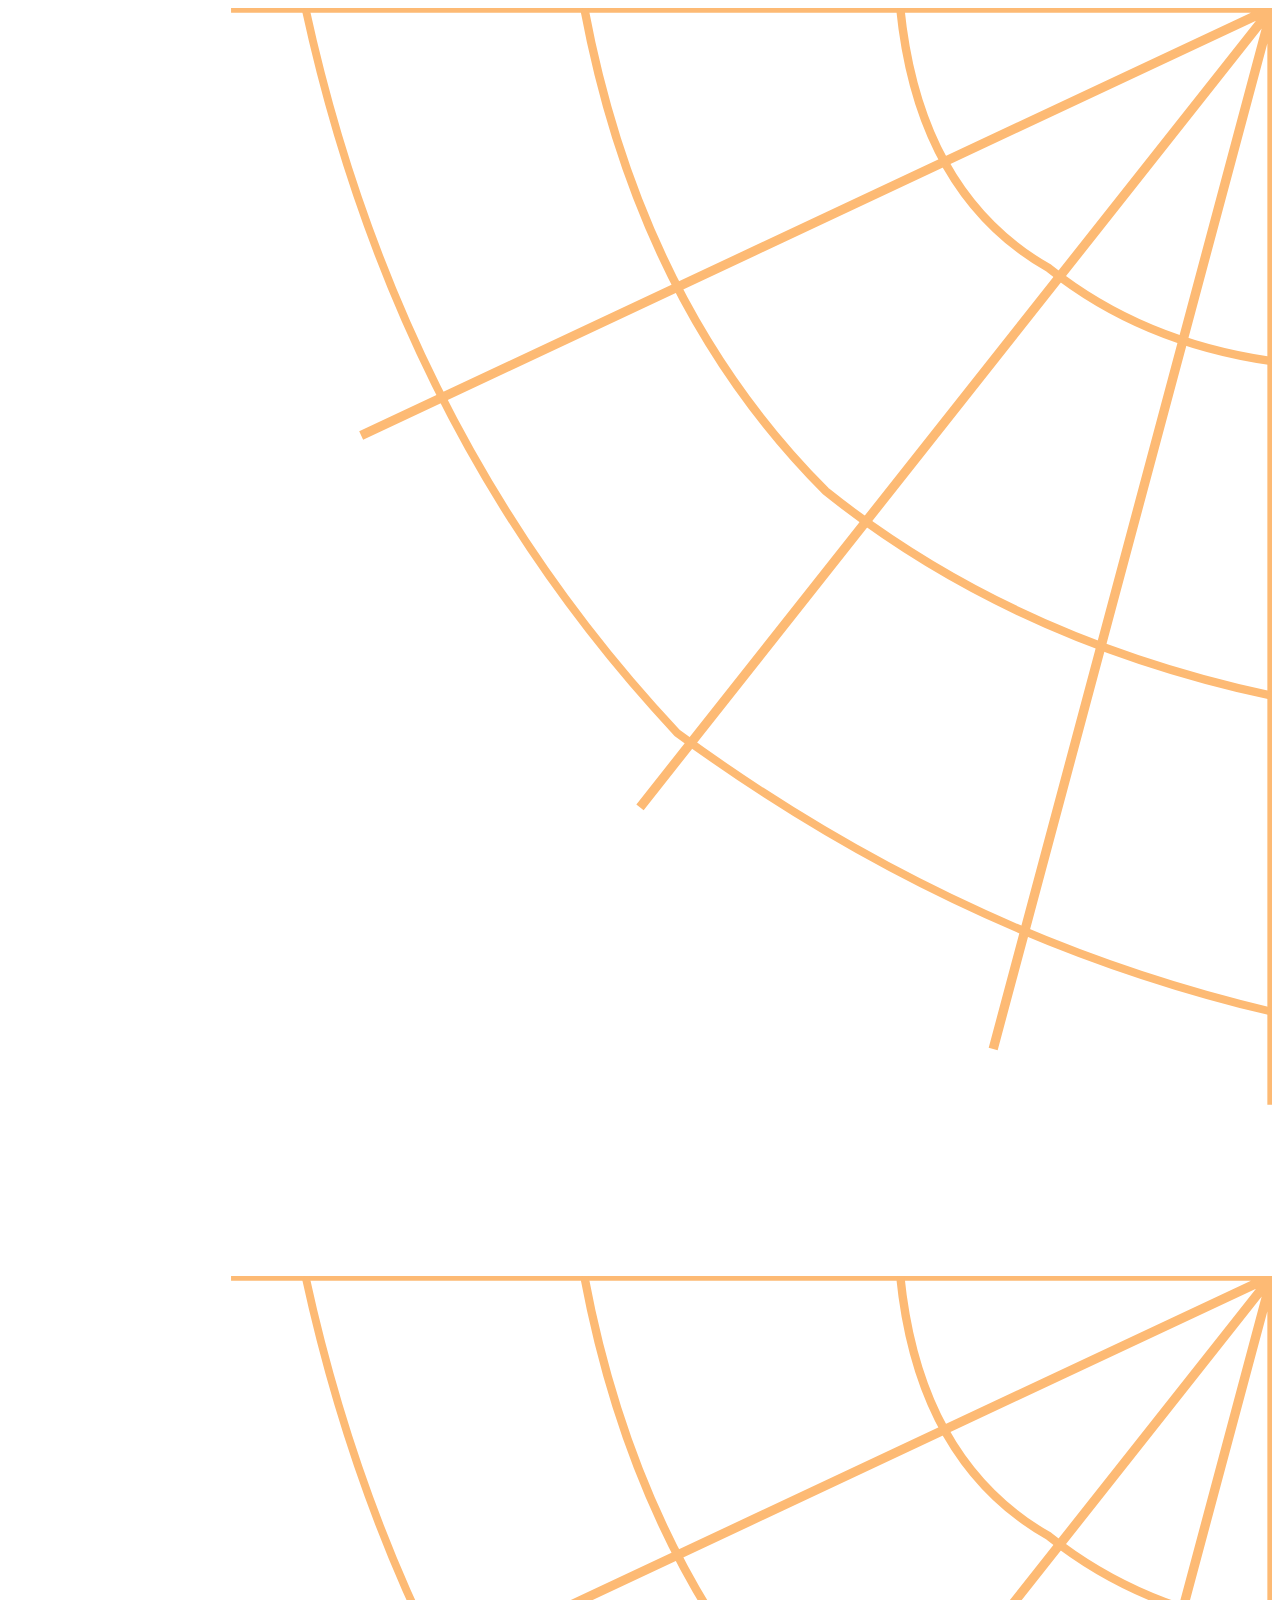
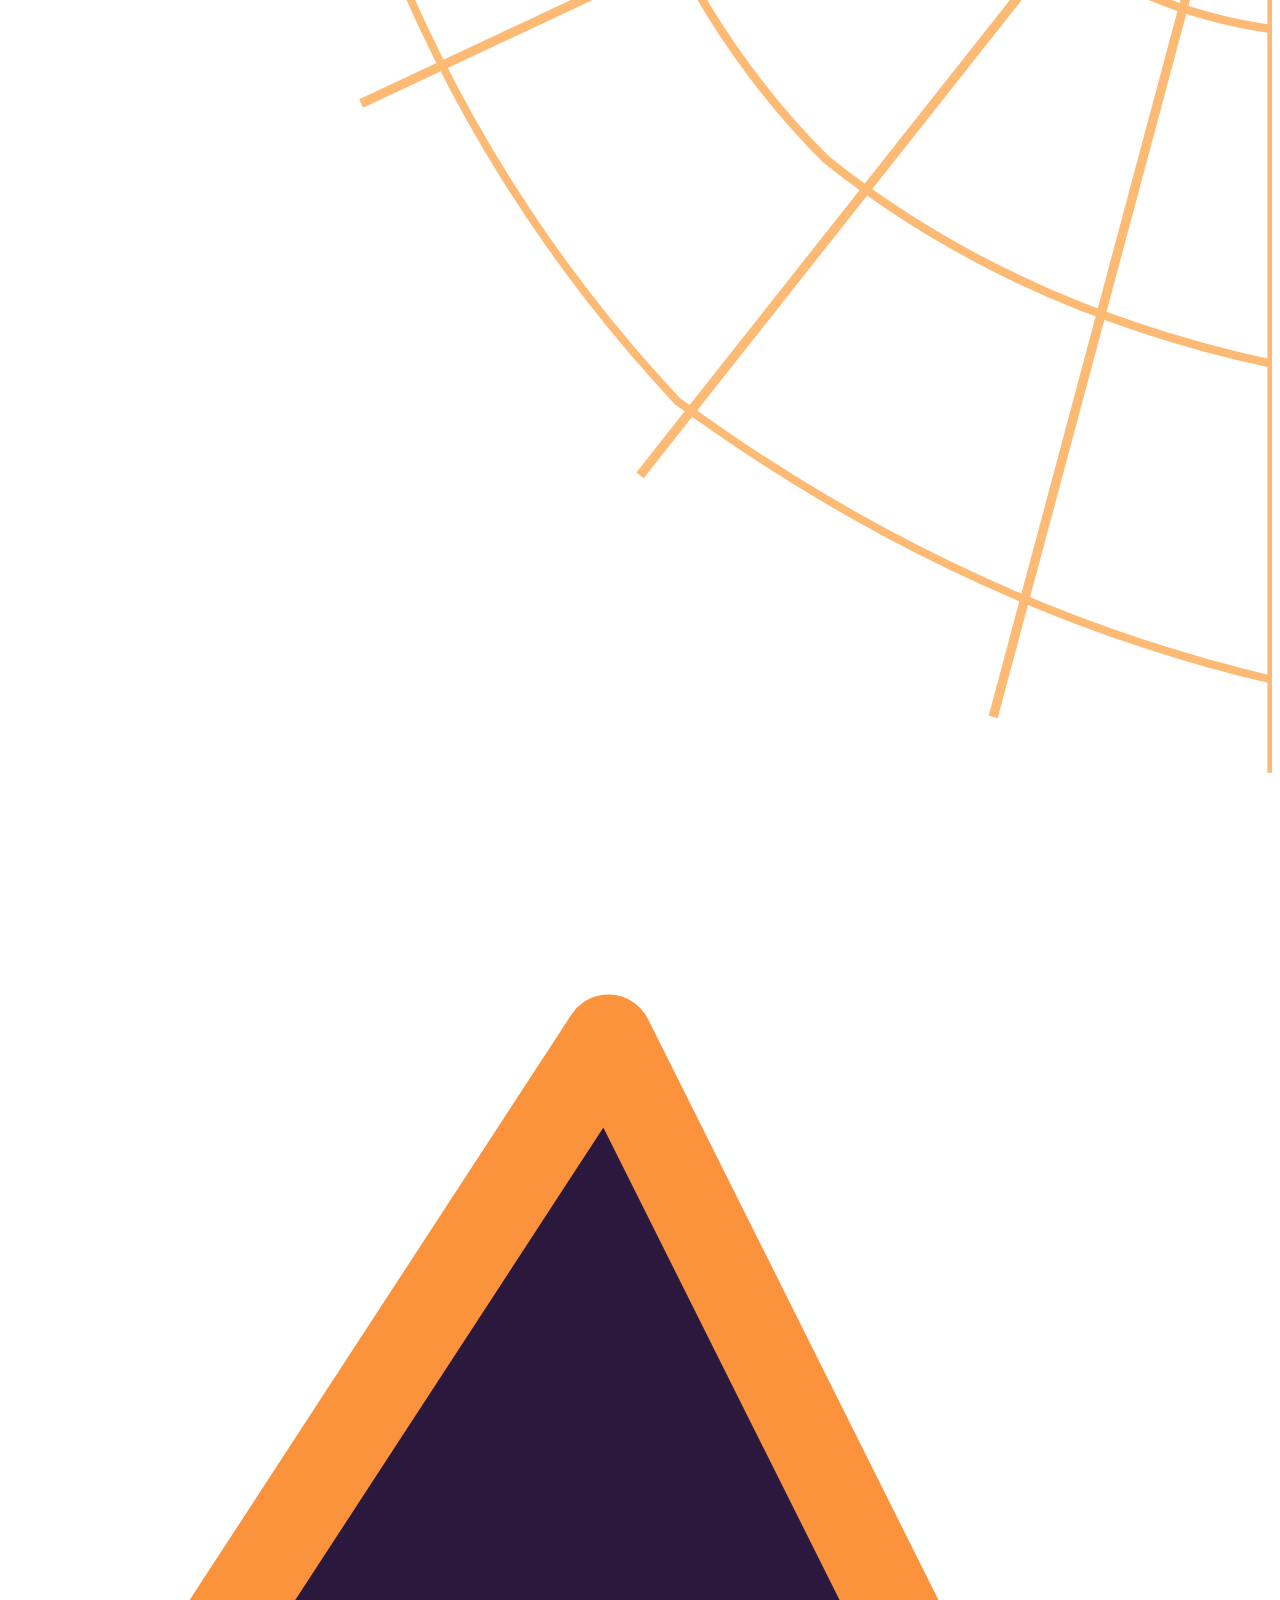
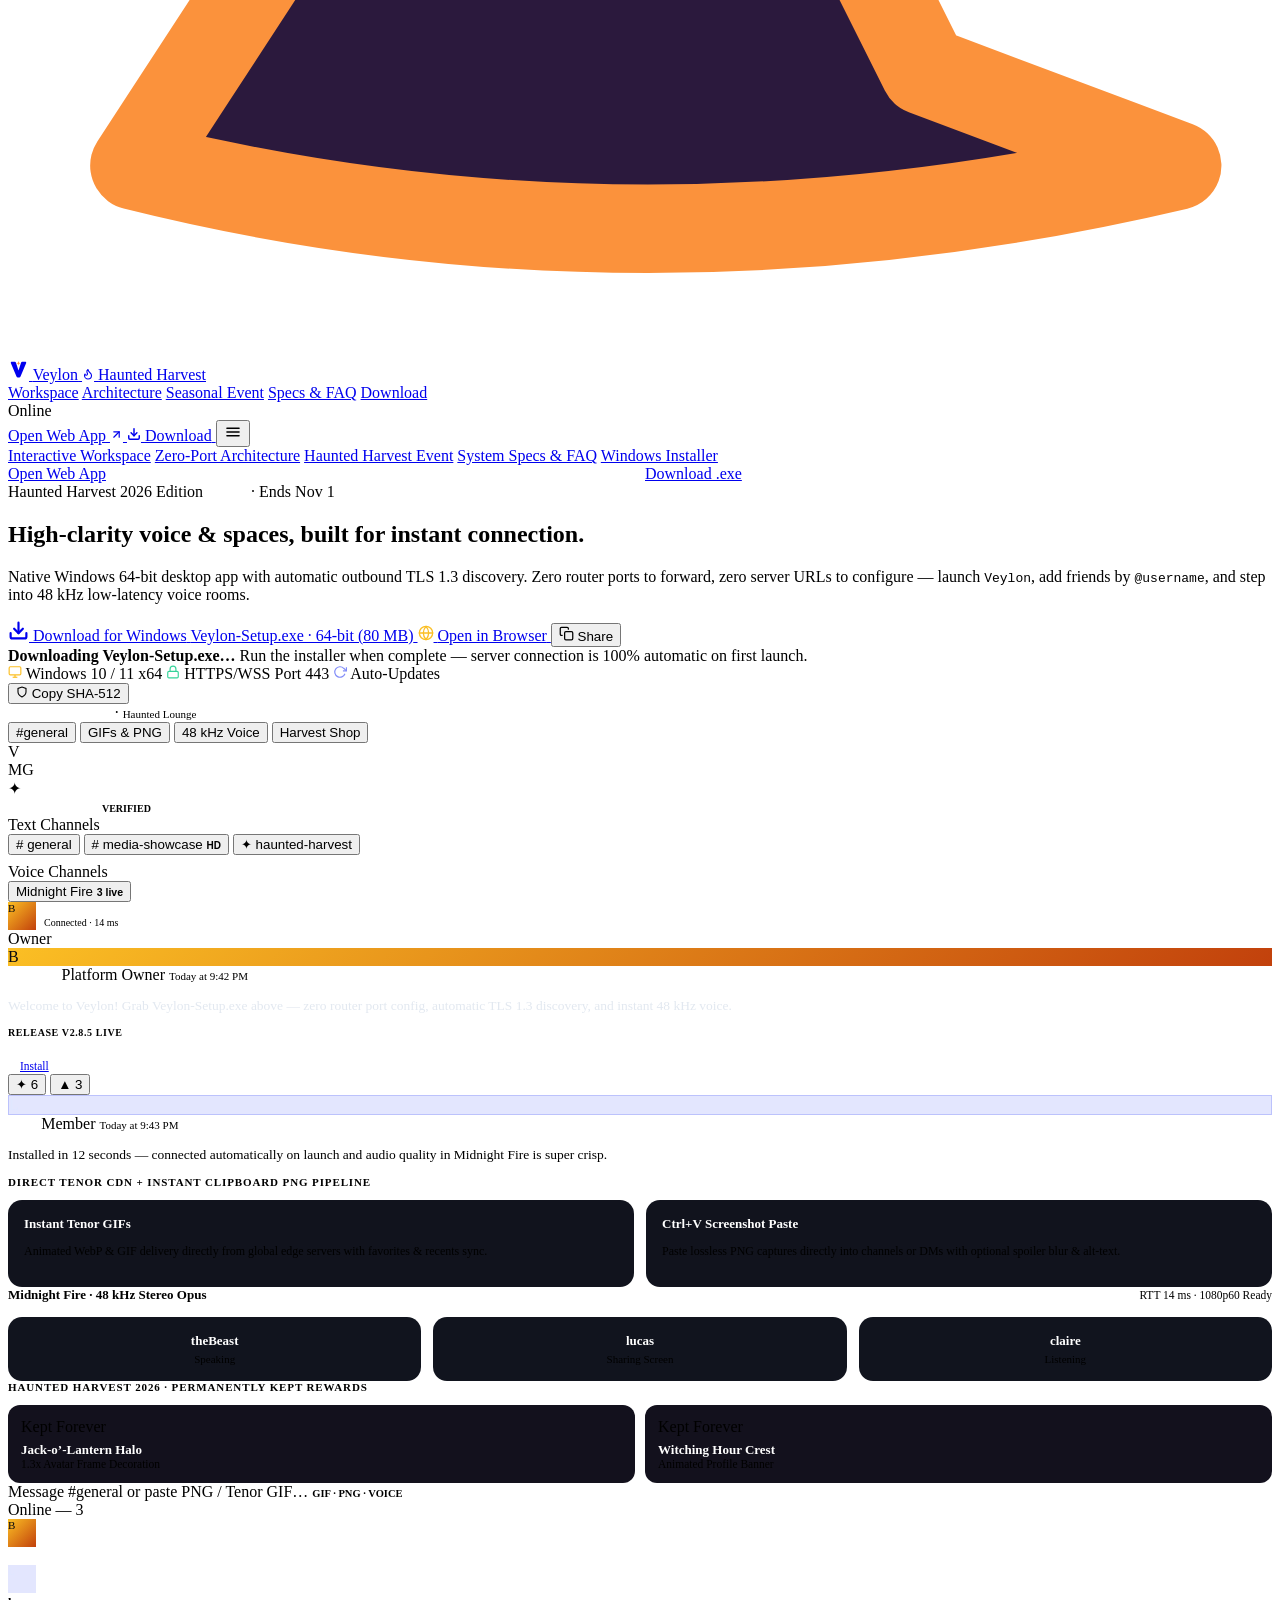
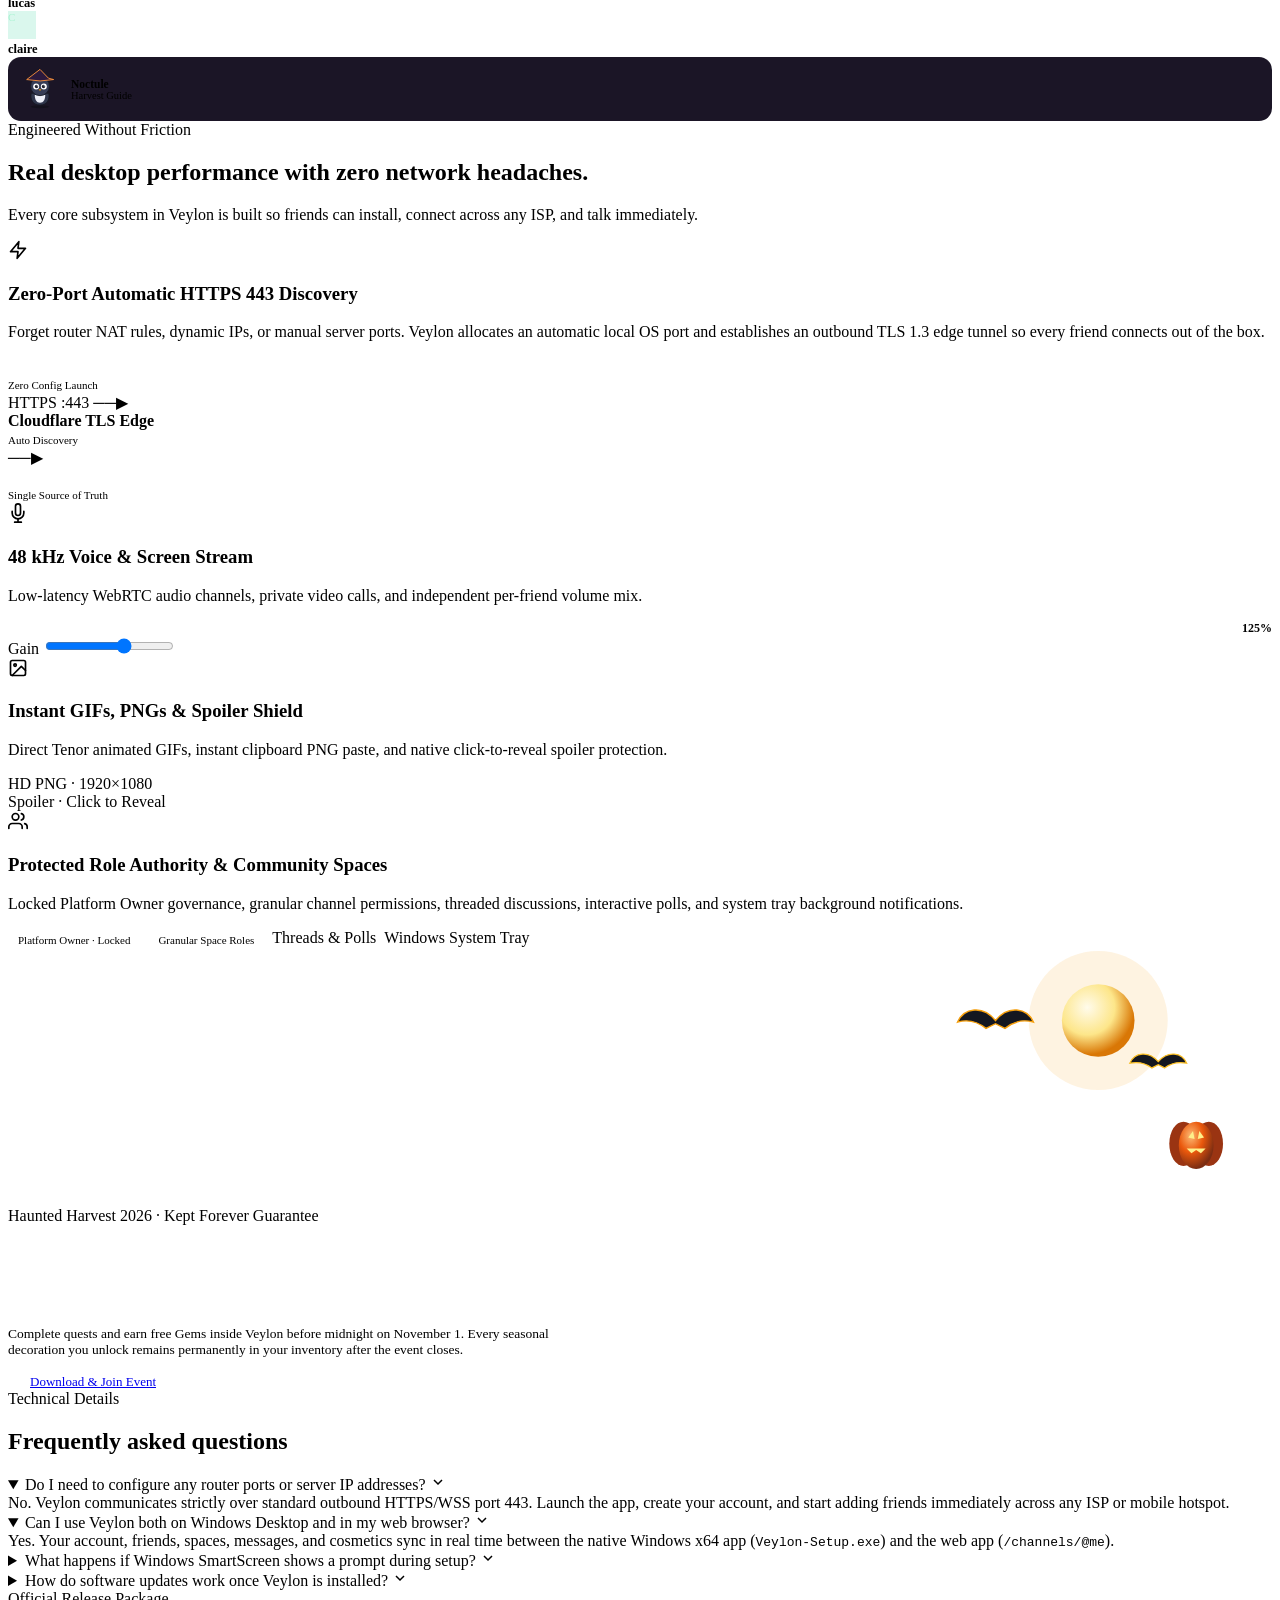
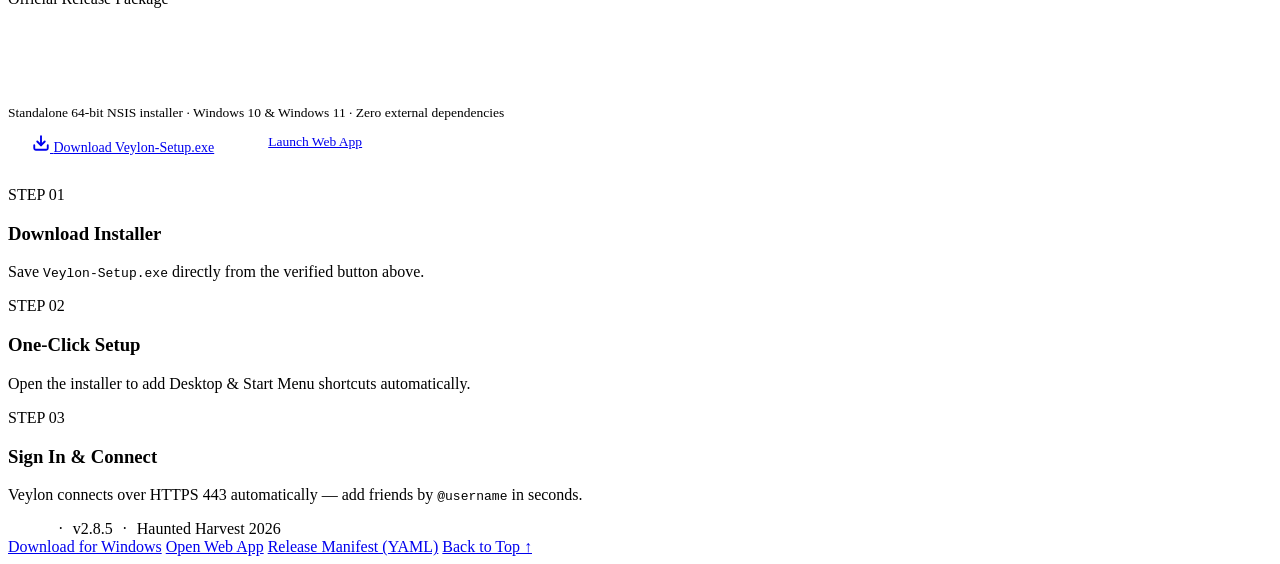
==== Veylon-Cloudflare-GitHub-Ready/index.html @ 999751d6 "Add files via upload" ====
<!DOCTYPE html>
<html lang="en">
<head>
  <meta charset="UTF-8" />
  <meta name="viewport" content="width=device-width, initial-scale=1.0" />
  <title>Veylon — Real-Time Voice, Community Spaces &amp; Instant Chat</title>
  <meta name="description" content="Download Veylon for Windows 10 &amp; 11 (x64). Zero-port automatic HTTPS 443 server connectivity, crystal-clear 48 kHz Opus voice rooms, instant Tenor GIFs, screenshot paste, and Haunted Harvest seasonal cosmetics." />
  <meta name="robots" content="index, follow" />
  <meta name="theme-color" content="#08090d" />
  <link rel="canonical" href="https://veylon.fr/" />

  <!-- Icons & Web App Manifest -->
  <link rel="icon" type="image/svg+xml" href="/favicon.svg" />
  <link rel="apple-touch-icon" href="/favicon.svg" />
  <link rel="manifest" href="/manifest.webmanifest" />

  <!-- Open Graph / Social Rich Preview -->
  <meta property="og:type" content="website" />
  <meta property="og:url" content="https://veylon.fr/" />
  <meta property="og:site_name" content="Veylon" />
  <meta property="og:title" content="Veylon — Voice, Spaces &amp; Instant Chat" />
  <meta property="og:description" content="Native Windows x64 client &amp; web workspace with zero-port HTTPS 443 auto-connect, 48 kHz voice channels, HD screen sharing, and Haunted Harvest 2026 cosmetics." />
  <meta property="og:image" content="https://veylon.fr/og-cover.png" />
  <meta property="og:image:type" content="image/png" />
  <meta property="og:image:width" content="1200" />
  <meta property="og:image:height" content="630" />

  <!-- Twitter / X Card -->
  <meta name="twitter:card" content="summary_large_image" />
  <meta name="twitter:title" content="Veylon — Voice, Spaces &amp; Instant Chat" />
  <meta name="twitter:description" content="Zero-port HTTPS 443 auto-discovery, 48 kHz Opus voice rooms, instant Tenor GIFs &amp; PNG sharing. Download free for Windows 10/11." />
  <meta name="twitter:image" content="https://veylon.fr/og-cover.png" />

  <!-- Structured Data (Google Rich Software Snippet) -->
  <script type="application/ld+json">
  {
    "@context": "https://schema.org",
    "@type": "SoftwareApplication",
    "name": "Veylon",
    "url": "https://veylon.fr/",
    "applicationCategory": "CommunicationApplication",
    "operatingSystem": "Windows 10, Windows 11, Web",
    "softwareVersion": "2.8.5",
    "fileSize": "80MB",
    "downloadUrl": "https://veylon.fr/downloads/Veylon-Setup.exe",
    "offers": {
      "@type": "Offer",
      "price": "0",
      "priceCurrency": "EUR"
    }
  }
  </script>

  <!-- Modular Stylesheets -->
  <link rel="stylesheet" href="/css/tokens.css" />
  <link rel="stylesheet" href="/css/layout.css" />
  <link rel="stylesheet" href="/css/motion.css" />
</head>
<body>
  <!-- Subtle Architectural Grid & Corner Haunted Harvest Filigree -->
  <div class="ambient-grid" aria-hidden="true"></div>

  <svg class="corner-filigree left" viewBox="0 0 136 136" fill="none" aria-hidden="true">
    <path d="M136 0L24 0M136 0L38 46M136 0L68 86M136 0L106 112M136 0L136 118" stroke="#FDBA74" stroke-width="1"/>
    <path d="M96 0Q98 20 112 28Q122 36 136 38" stroke="#FDBA74" stroke-width="0.9"/>
    <path d="M62 0Q68 32 88 52Q108 68 136 74" stroke="#FDBA74" stroke-width="0.9"/>
    <path d="M32 0Q42 46 72 78Q102 100 136 108" stroke="#FDBA74" stroke-width="0.85"/>
  </svg>

  <svg class="corner-filigree right" viewBox="0 0 136 136" fill="none" aria-hidden="true">
    <path d="M136 0L24 0M136 0L38 46M136 0L68 86M136 0L106 112M136 0L136 118" stroke="#FDBA74" stroke-width="1"/>
    <path d="M96 0Q98 20 112 28Q122 36 136 38" stroke="#FDBA74" stroke-width="0.9"/>
    <path d="M62 0Q68 32 88 52Q108 68 136 74" stroke="#FDBA74" stroke-width="0.9"/>
    <path d="M32 0Q42 46 72 78Q102 100 136 108" stroke="#FDBA74" stroke-width="0.85"/>
  </svg>

  <!-- Sticky Navigation Bar -->
  <header class="site-header" id="siteHeader">
    <div class="container header-inner">
      <a href="#overview" class="brand-link" aria-label="Veylon Home">
        <span class="brand-mark">
          <svg class="brand-hat" viewBox="0 0 20 16" fill="none" aria-hidden="true">
            <path d="M2 13L9.5 1.5L14.5 11.5L18.5 13Q10 15 2 13Z" fill="#2b193d" stroke="#fb923c" stroke-width="1.4" stroke-linejoin="round"/>
          </svg>
          <svg width="21" height="21" viewBox="0 0 24 24" fill="none" aria-hidden="true">
            <path d="M3.2 4.5C3.0 3.8 3.5 3.1 4.2 3.1H7.9C8.4 3.1 8.8 3.4 9.0 3.9L12.0 13.1L15.0 3.9C15.2 3.4 15.6 3.1 16.1 3.1H19.8C20.5 3.1 21.0 3.8 20.8 4.5L14.3 20.1C14.0 20.7 13.5 21.1 12.8 21.1H11.2C10.5 21.1 10.0 20.7 9.7 20.1L3.2 4.5Z" fill="currentColor"/>
            <path d="M12 2.2L12.65 4.15L14.6 4.8L12.65 5.45L12 7.4L11.35 5.45L9.4 4.8L11.35 4.15L12 2.2Z" fill="#fb923c"/>
          </svg>
        </span>
        <span class="brand-name">Veylon</span>
        <span class="season-tag">
          <svg width="12" height="12" viewBox="0 0 24 24" fill="none" stroke="currentColor" stroke-width="2.2" stroke-linecap="round" stroke-linejoin="round" aria-hidden="true">
            <path d="M8.5 14.5A2.5 2.5 0 0 0 11 12c0-1.38-.5-2-1-3-1.072-2.143-.224-4.054 2-6 .5 2.5 2 4.9 4 6.5 2 1.6 3 3.5 3 5.5a7 7 0 1 1-14 0c0-1.153.433-2.294 1-3a2.5 2.5 0 0 0 2.5 2.5z"/>
          </svg>
          <span>Haunted Harvest</span>
        </span>
      </a>

      <nav class="primary-nav" aria-label="Primary Navigation">
        <a href="#workspace" class="nav-item">Workspace</a>
        <a href="#architecture" class="nav-item">Architecture</a>
        <a href="#harvest" class="nav-item">Seasonal Event</a>
        <a href="#faq" class="nav-item">Specs &amp; FAQ</a>
        <a href="#download" class="nav-item">Download</a>
      </nav>

      <div class="header-actions">
        <div class="server-telemetry" title="Live Central Relay Status">
          <span class="telemetry-dot" id="serverStatusDot"></span>
          <span id="serverStatusText">Online</span>
        </div>

        <a href="/channels/@me" data-webapp-link class="btn btn-secondary-dark btn-nav-sm hide-sm">
          <span>Open Web App</span>
          <svg width="13" height="13" viewBox="0 0 24 24" fill="none" stroke="currentColor" stroke-width="2.2" stroke-linecap="round" stroke-linejoin="round" aria-hidden="true">
            <line x1="7" y1="17" x2="17" y2="7"/><polyline points="7 7 17 7 17 17"/>
          </svg>
        </a>

        <a href="/downloads/Veylon-Setup.exe" data-download-link class="btn btn-primary-amber btn-nav-sm">
          <svg width="14" height="14" viewBox="0 0 24 24" fill="none" stroke="currentColor" stroke-width="2.5" stroke-linecap="round" stroke-linejoin="round" aria-hidden="true">
            <path d="M21 15v4a2 2 0 0 1-2 2H5a2 2 0 0 1-2-2v-4"/><polyline points="7 10 12 15 17 10"/><line x1="12" y1="15" x2="12" y2="3"/>
          </svg>
          <span>Download</span>
        </a>

        <button type="button" class="mobile-menu-toggle" id="mobileMenuBtn" aria-label="Toggle Menu" aria-expanded="false">
          <svg width="18" height="18" viewBox="0 0 24 24" fill="none" stroke="currentColor" stroke-width="2.2" stroke-linecap="round">
            <line x1="4" y1="7" x2="20" y2="7"/><line x1="4" y1="12" x2="20" y2="12"/><line x1="4" y1="17" x2="20" y2="17"/>
          </svg>
        </button>
      </div>
    </div>

    <!-- Responsive Mobile Slide Drawer -->
    <div class="mobile-drawer" id="mobileDrawer">
      <div class="mobile-drawer-links">
        <a href="#workspace">Interactive Workspace</a>
        <a href="#architecture">Zero-Port Architecture</a>
        <a href="#harvest">Haunted Harvest Event</a>
        <a href="#faq">System Specs &amp; FAQ</a>
        <a href="#download">Windows Installer</a>
      </div>
      <div style="display:flex;gap:10px;flex-wrap:wrap;">
        <a href="/channels/@me" data-webapp-link class="btn btn-secondary-dark btn-nav-sm" style="flex:1;">Open Web App</a>
        <a href="/downloads/Veylon-Setup.exe" data-download-link class="btn btn-primary-amber btn-nav-sm" style="flex:1;">Download .exe</a>
      </div>
    </div>
  </header>

  <main>
    <!-- Editorial Hero & Interactive 4-Pane Workspace Showcase -->
    <section id="overview" class="hero-section">
      <div class="container">
        <div class="hero-top">
          <div>
            <div class="eyebrow-row">
              <span class="season-tag">Haunted Harvest 2026 Edition</span>
              <span class="meta-pill">
                <strong data-version-text style="color:#fff;">v2.8.5</strong>
                <span>·</span>
                <span id="harvestCountdown">Ends Nov 1</span>
              </span>
            </div>

            <h1 class="hero-headline">
              High-clarity voice &amp; spaces,
              <span class="hero-gradient-span">built for instant connection.</span>
            </h1>
          </div>

          <div class="hero-aside">
            <p class="hero-description">
              Native Windows 64-bit desktop app with automatic outbound TLS 1.3 discovery.
              Zero router ports to forward, zero server URLs to configure — launch <code>Veylon</code>,
              add friends by <code>@username</code>, and step into 48 kHz low-latency voice rooms.
            </p>

            <div class="hero-cta-group">
              <a href="/downloads/Veylon-Setup.exe" data-download-link class="btn btn-primary-amber btn-hero-download">
                <svg width="21" height="21" viewBox="0 0 24 24" fill="none" stroke="currentColor" stroke-width="2.5" stroke-linecap="round" stroke-linejoin="round" aria-hidden="true">
                  <path d="M21 15v4a2 2 0 0 1-2 2H5a2 2 0 0 1-2-2v-4"/><polyline points="7 10 12 15 17 10"/><line x1="12" y1="15" x2="12" y2="3"/>
                </svg>
                <span>
                  <span class="dl-title">Download for Windows</span>
                  <span class="dl-meta" data-size-label>Veylon-Setup.exe · 64-bit (80 MB)</span>
                </span>
              </a>

              <a href="/channels/@me" data-webapp-link class="btn btn-secondary-dark btn-hero-secondary">
                <svg width="16" height="16" viewBox="0 0 24 24" fill="none" stroke="#fbbf24" stroke-width="2" stroke-linecap="round" stroke-linejoin="round" aria-hidden="true">
                  <circle cx="12" cy="12" r="10"/><line x1="2" y1="12" x2="22" y2="12"/><path d="M12 2a15.3 15.3 0 0 1 4 10 15.3 15.3 0 0 1-4 10 15.3 15.3 0 0 1-4-10 15.3 15.3 0 0 1 4-10z"/>
                </svg>
                <span>Open in Browser</span>
              </a>

              <button type="button" id="shareSiteBtn" class="btn btn-secondary-dark btn-icon-square" title="Copy page link">
                <svg width="15" height="15" viewBox="0 0 24 24" fill="none" stroke="currentColor" stroke-width="2" stroke-linecap="round" stroke-linejoin="round" aria-hidden="true">
                  <rect x="9" y="9" width="13" height="13" rx="2"/><path d="M5 15H4a2 2 0 0 1-2-2V4a2 2 0 0 1 2-2h9a2 2 0 0 1 2 2v1"/>
                </svg>
                <span>Share</span>
              </button>
            </div>

            <div class="download-toast" id="downloadFeedback" role="status">
              <span><strong>Downloading Veylon-Setup.exe…</strong> Run the installer when complete — server connection is 100% automatic on first launch.</span>
            </div>

            <div class="hero-specs-bar">
              <div class="spec-items">
                <span class="spec-item">
                  <svg width="14" height="14" viewBox="0 0 24 24" fill="none" stroke="#fbbf24" stroke-width="2"><rect x="2" y="3" width="20" height="14" rx="2"/><line x1="8" y1="21" x2="16" y2="21"/><line x1="12" y1="17" x2="12" y2="21"/></svg>
                  <span>Windows 10 / 11 x64</span>
                </span>
                <span class="spec-item">
                  <svg width="14" height="14" viewBox="0 0 24 24" fill="none" stroke="#34d399" stroke-width="2"><rect x="3" y="11" width="18" height="11" rx="2"/><path d="M7 11V7a5 5 0 0 1 10 0v4"/></svg>
                  <span>HTTPS/WSS Port 443</span>
                </span>
                <span class="spec-item">
                  <svg width="14" height="14" viewBox="0 0 24 24" fill="none" stroke="#818cf8" stroke-width="2"><polyline points="23 4 23 10 17 10"/><path d="M20.49 15a9 9 0 1 1-2.12-9.36L23 10"/></svg>
                  <span>Auto-Updates</span>
                </span>
              </div>

              <button type="button" class="checksum-btn" id="copyChecksumBtn" title="Copy verified SHA-512 installer digest">
                <svg width="12" height="12" viewBox="0 0 24 24" fill="none" stroke="currentColor" stroke-width="2.2"><path d="M12 22s8-4 8-10V5l-8-3-8 3v7c0 6 8 10 8 10z"/></svg>
                <span>Copy SHA-512</span>
              </button>
            </div>
          </div>
        </div>

        <!-- Full-Width Interactive 4-Pane Veylon Client Window -->
        <div id="workspace" class="workspace-frame reveal">
          <div class="window-chrome">
            <div class="chrome-left">
              <div class="chrome-dots" aria-hidden="true"><span></span><span></span><span></span></div>
              <span style="color:#fff;">Veylon Desktop</span>
              <span class="hide-xs" style="color:var(--ink-muted);">·</span>
              <span class="hide-xs" style="color:var(--amber-300);font-size:11px;">Haunted Lounge</span>
            </div>

            <div class="chrome-pills" role="tablist" aria-label="Workspace Preview Views">
              <button type="button" class="stage-pill active" data-stage-target="chat">#general</button>
              <button type="button" class="stage-pill" data-stage-target="media">GIFs &amp; PNG</button>
              <button type="button" class="stage-pill" data-stage-target="voice">48 kHz Voice</button>
              <button type="button" class="stage-pill" data-stage-target="harvest">Harvest Shop</button>
            </div>
          </div>

          <div class="workspace-grid">
            <!-- Pane 1: Server Rail -->
            <aside class="pane-rail" aria-label="Spaces Rail">
              <div class="rail-icon active" title="Haunted Lounge">V</div>
              <div class="rail-divider"></div>
              <div class="rail-icon" data-stage-target="voice" title="Midnight Gaming">MG</div>
              <div class="rail-icon" data-stage-target="harvest" title="Haunted Harvest Collection" style="color:var(--amber-400);border-color:rgba(245,158,11,0.3);">✦</div>
            </aside>

            <!-- Pane 2: Channels & Voice Rooms -->
            <aside class="pane-channels" aria-label="Channels">
              <div>
                <div class="space-banner-mini">
                  <strong style="font-size:12.5px;color:#fff;">Haunted Lounge</strong>
                  <span style="font-size:10px;font-weight:800;color:var(--amber-300);">VERIFIED</span>
                </div>

                <div class="chan-category">Text Channels</div>
                <button type="button" class="channel-row active" data-stage-target="chat">
                  <span class="channel-row-left">
                    <span style="color:var(--amber-400);">#</span>
                    <span>general</span>
                  </span>
                </button>
                <button type="button" class="channel-row" data-stage-target="media">
                  <span class="channel-row-left">
                    <span style="color:var(--amber-400);">#</span>
                    <span>media-showcase</span>
                  </span>
                  <span style="font-size:10px;color:var(--amber-300);font-weight:800;">HD</span>
                </button>
                <button type="button" class="channel-row" data-stage-target="harvest">
                  <span class="channel-row-left">
                    <span style="color:var(--amber-400);">✦</span>
                    <span>haunted-harvest</span>
                  </span>
                </button>

                <div class="chan-category" style="margin-top:8px;">Voice Channels</div>
                <button type="button" class="channel-row" data-stage-target="voice">
                  <span class="channel-row-left">
                    <span class="eq-bars" aria-hidden="true"><i></i><i></i><i></i><i></i></span>
                    <span>Midnight Fire</span>
                  </span>
                  <span style="font-size:10.5px;font-weight:800;color:var(--emerald-400);">3 live</span>
                </button>
              </div>

              <div class="user-dock-mini">
                <div style="display:flex;align-items:center;gap:8px;">
                  <div class="msg-avatar" style="width:28px;height:28px;font-size:11px;background:linear-gradient(135deg,#fbbf24,#c2410c);color:#0b0c10;">B</div>
                  <div>
                    <div style="font-size:11.5px;font-weight:800;color:#fff;line-height:1.1;">theBeast</div>
                    <div style="font-size:10px;color:var(--emerald-400);">Connected · 14 ms</div>
                  </div>
                </div>
                <span class="badge-role badge-owner">Owner</span>
              </div>
            </aside>

            <!-- Pane 3: Interactive Stage -->
            <div class="pane-stage">
              <!-- View 1: General Chat -->
              <div class="stage-view active" id="stage-chat">
                <div class="chat-msg">
                  <div class="msg-avatar" style="background:linear-gradient(135deg,#fbbf24,#c2410c);color:#0b0c10;">B</div>
                  <div style="flex:1;min-width:0;">
                    <div class="msg-header">
                      <strong style="font-size:13.5px;color:#fff;">theBeast</strong>
                      <span class="badge-role badge-owner">Platform Owner</span>
                      <span style="font-size:11px;color:var(--ink-muted);">Today at 9:42 PM</span>
                    </div>
                    <p style="font-size:13.5px;color:#e2e8f0;">
                      Welcome to Veylon! Grab <code style="color:var(--amber-300);font-family:var(--font-mono);">Veylon-Setup.exe</code> above — zero router port config, automatic TLS 1.3 discovery, and instant 48 kHz voice.
                    </p>
                    <div class="embed-card">
                      <div>
                        <div style="font-size:10px;font-weight:800;letter-spacing:0.06em;text-transform:uppercase;color:var(--amber-400);">Release v2.8.5 Live</div>
                        <div style="font-size:13px;font-weight:700;color:#fff;margin-top:2px;">Native Windows x64 Client + Web Workspace Sync</div>
                      </div>
                      <a href="/downloads/Veylon-Setup.exe" data-download-link class="btn btn-primary-amber" style="height:32px;padding:0 12px;border-radius:8px;font-size:11.5px;">Install</a>
                    </div>
                    <div class="reaction-row">
                      <button type="button" class="reaction-chip reacted" data-reaction-btn>
                        <span>✦</span>
                        <span data-count data-base="5">6</span>
                      </button>
                      <button type="button" class="reaction-chip" data-reaction-btn>
                        <span>▲</span>
                        <span data-count data-base="3">3</span>
                      </button>
                    </div>
                  </div>
                </div>

                <div class="chat-msg">
                  <div class="msg-avatar" style="background:rgba(129,140,248,0.22);border:1px solid rgba(129,140,248,0.4);color:#e0e7ff;">L</div>
                  <div>
                    <div class="msg-header">
                      <strong style="font-size:13.5px;color:#fff;">lucas</strong>
                      <span class="badge-role badge-member">Member</span>
                      <span style="font-size:11px;color:var(--ink-muted);">Today at 9:43 PM</span>
                    </div>
                    <p style="font-size:13.5px;color:var(--ink-secondary);">
                      Installed in 12 seconds — connected automatically on launch and audio quality in Midnight Fire is super crisp.
                    </p>
                  </div>
                </div>
              </div>

              <!-- View 2: Media & Tenor GIF Showcase -->
              <div class="stage-view" id="stage-media">
                <div style="font-size:11px;font-weight:800;text-transform:uppercase;letter-spacing:0.08em;color:var(--amber-400);margin-bottom:12px;">
                  Direct Tenor CDN + Instant Clipboard PNG Pipeline
                </div>
                <div style="display:grid;grid-template-columns:repeat(2,1fr);gap:12px;">
                  <div style="padding:16px;border-radius:14px;background:#11131d;border:1px solid var(--border-amber);">
                    <div style="font-size:13px;font-weight:750;color:#fff;margin-bottom:4px;">Instant Tenor GIFs</div>
                    <p style="font-size:12px;color:var(--ink-secondary);">Animated WebP &amp; GIF delivery directly from global edge servers with favorites &amp; recents sync.</p>
                  </div>
                  <div style="padding:16px;border-radius:14px;background:#11131d;border:1px solid var(--border-subtle);">
                    <div style="font-size:13px;font-weight:750;color:#fff;margin-bottom:4px;">Ctrl+V Screenshot Paste</div>
                    <p style="font-size:12px;color:var(--ink-secondary);">Paste lossless PNG captures directly into channels or DMs with optional spoiler blur &amp; alt-text.</p>
                  </div>
                </div>
              </div>

              <!-- View 3: 48 kHz Voice Stage -->
              <div class="stage-view" id="stage-voice">
                <div style="display:flex;align-items:center;justify-content:space-between;margin-bottom:14px;">
                  <span style="font-size:13px;font-weight:800;color:var(--emerald-400);">Midnight Fire · 48 kHz Stereo Opus</span>
                  <span style="font-family:var(--font-mono);font-size:11.5px;color:var(--emerald-400);">RTT 14 ms · 1080p60 Ready</span>
                </div>
                <div style="display:grid;grid-template-columns:repeat(3,1fr);gap:12px;">
                  <div style="padding:16px 12px;border-radius:14px;background:#11141e;border:1px solid var(--emerald-400);text-align:center;">
                    <div style="font-weight:800;font-size:13px;color:#fff;">theBeast</div>
                    <div style="font-size:11px;color:var(--emerald-400);margin-top:4px;">Speaking</div>
                  </div>
                  <div style="padding:16px 12px;border-radius:14px;background:#11141e;border:1px solid var(--amber-400);text-align:center;">
                    <div style="font-weight:800;font-size:13px;color:#fff;">lucas</div>
                    <div style="font-size:11px;color:var(--amber-300);margin-top:4px;">Sharing Screen</div>
                  </div>
                  <div style="padding:16px 12px;border-radius:14px;background:#11141e;border:1px solid var(--border-subtle);text-align:center;">
                    <div style="font-weight:800;font-size:13px;color:#fff;">claire</div>
                    <div style="font-size:11px;color:var(--ink-muted);margin-top:4px;">Listening</div>
                  </div>
                </div>
              </div>

              <!-- View 4: Haunted Harvest Seasonal Shop -->
              <div class="stage-view" id="stage-harvest">
                <div style="font-size:11px;font-weight:800;text-transform:uppercase;letter-spacing:0.08em;color:var(--amber-400);margin-bottom:12px;">
                  Haunted Harvest 2026 · Permanently Kept Rewards
                </div>
                <div style="display:grid;grid-template-columns:repeat(2,1fr);gap:10px;">
                  <div style="padding:13px;border-radius:12px;background:#13111d;border:1px solid var(--border-amber);">
                    <span class="badge-role badge-owner">Kept Forever</span>
                    <div style="font-size:13px;font-weight:750;color:#fff;margin-top:6px;">Jack-o’-Lantern Halo</div>
                    <div style="font-size:11.5px;color:var(--ink-muted);">1.3x Avatar Frame Decoration</div>
                  </div>
                  <div style="padding:13px;border-radius:12px;background:#13111d;border:1px solid var(--border-amber);">
                    <span class="badge-role badge-owner">Kept Forever</span>
                    <div style="font-size:13px;font-weight:750;color:#fff;margin-top:6px;">Witching Hour Crest</div>
                    <div style="font-size:11.5px;color:var(--ink-muted);">Animated Profile Banner</div>
                  </div>
                </div>
              </div>

              <div class="composer-mock">
                <span id="composerPlaceholder">Message #general or paste PNG / Tenor GIF…</span>
                <span style="font-family:var(--font-mono);font-size:10.5px;font-weight:700;color:var(--amber-300);">GIF · PNG · VOICE</span>
              </div>
            </div>

            <!-- Pane 4: Online Members & Noctule Mascot -->
            <aside class="pane-members" aria-label="Online Members">
              <div>
                <div class="chan-category">Online — 3</div>
                <div class="member-item">
                  <div class="msg-avatar" style="width:28px;height:28px;font-size:11px;background:linear-gradient(135deg,#fbbf24,#c2410c);color:#0b0c10;">B</div>
                  <span style="font-size:12.5px;font-weight:700;color:#fff;">theBeast</span>
                  <span class="presence-dot"></span>
                </div>
                <div class="member-item">
                  <div class="msg-avatar" style="width:28px;height:28px;font-size:11px;background:rgba(129,140,248,0.22);color:#e0e7ff;">L</div>
                  <span style="font-size:12.5px;font-weight:600;color:var(--ink-secondary);">lucas</span>
                  <span class="presence-dot"></span>
                </div>
                <div class="member-item">
                  <div class="msg-avatar" style="width:28px;height:28px;font-size:11px;background:rgba(52,211,153,0.18);color:#a7f3d0;">C</div>
                  <span style="font-size:12.5px;font-weight:600;color:var(--ink-secondary);">claire</span>
                  <span class="presence-dot"></span>
                </div>
              </div>

              <div style="padding:11px;border-radius:13px;background:#1b1526;border:1px solid var(--border-amber);display:flex;align-items:center;gap:10px;">
                <svg width="42" height="42" viewBox="0 0 120 120" fill="none" class="float-gentle" aria-hidden="true" style="flex-shrink:0;">
                  <ellipse cx="60" cy="111" rx="26" ry="4" fill="#0B0D12" fill-opacity="0.5"/>
                  <path d="M35 72C31 86 38 106 60 106C82 106 89 86 85 72Z" fill="#2F354B" stroke="#151823" stroke-width="2.5"/>
                  <path d="M45 77C45 90 50 99 60 99C70 99 75 90 75 77Z" fill="#EDEFF8"/>
                  <circle cx="60" cy="52" r="27" fill="#363D56" stroke="#151823" stroke-width="2.5"/>
                  <circle cx="49" cy="53" r="8.5" fill="#FFF"/><circle cx="71" cy="53" r="8.5" fill="#FFF"/>
                  <circle cx="50" cy="53" r="4.8" fill="#181B28"/><circle cx="70" cy="53" r="4.8" fill="#181B28"/>
                  <circle cx="52" cy="51" r="1.7" fill="#FFF"/><circle cx="72" cy="51" r="1.7" fill="#FFF"/>
                  <path d="M56 61L60 66L64 61Z" fill="#F59E0B"/>
                  <path d="M22 33L60 4L84 29L99 33Q60 41 22 33Z" fill="#2b193d" stroke="#fb923c" stroke-width="2.6" stroke-linejoin="round"/>
                </svg>
                <div>
                  <div style="font-size:11.5px;font-weight:800;color:var(--amber-200);">Noctule</div>
                  <div style="font-size:10.5px;color:var(--ink-muted);">Harvest Guide</div>
                </div>
              </div>
            </aside>
          </div>
        </div>
      </div>
    </section>

    <!-- Asymmetric Architectural Bento Grid -->
    <section id="architecture" class="section">
      <div class="container">
        <div class="section-head reveal">
          <span class="eyebrow">Engineered Without Friction</span>
          <h2 class="section-h2">Real desktop performance with zero network headaches.</h2>
          <p class="section-sub">Every core subsystem in Veylon is built so friends can install, connect across any ISP, and talk immediately.</p>
        </div>

        <div class="bento-grid">
          <!-- Card 1 (7 cols): Zero-Port Outbound TLS 1.3 Mesh -->
          <article class="bento-card span-7 reveal">
            <div>
              <div class="bento-icon">
                <svg width="20" height="20" viewBox="0 0 24 24" fill="none" stroke="currentColor" stroke-width="2" stroke-linecap="round" stroke-linejoin="round"><polygon points="13 2 3 14 12 14 11 22 21 10 12 10 13 2"/></svg>
              </div>
              <h3>Zero-Port Automatic HTTPS 443 Discovery</h3>
              <p>Forget router NAT rules, dynamic IPs, or manual server ports. Veylon allocates an automatic local OS port and establishes an outbound TLS 1.3 edge tunnel so every friend connects out of the box.</p>
            </div>

            <div class="topology-diagram">
              <div class="topo-node">
                <strong style="color:#fff;display:block;">Friend PC</strong>
                <span style="color:var(--ink-muted);font-size:11px;">Zero Config Launch</span>
              </div>
              <span class="topo-arrow">HTTPS :443 ──▶</span>
              <div class="topo-node highlight">
                <strong style="display:block;">Cloudflare TLS Edge</strong>
                <span style="font-size:11px;">Auto Discovery</span>
              </div>
              <span class="topo-arrow">──▶</span>
              <div class="topo-node">
                <strong style="color:#fff;display:block;">Central Database</strong>
                <span style="color:var(--emerald-400);font-size:11px;">Single Source of Truth</span>
              </div>
            </div>
          </article>

          <!-- Card 2 (5 cols): Interactive 48 kHz Voice & Per-User Volume -->
          <article class="bento-card span-5 reveal">
            <div>
              <div class="bento-icon">
                <svg width="20" height="20" viewBox="0 0 24 24" fill="none" stroke="currentColor" stroke-width="2" stroke-linecap="round" stroke-linejoin="round"><path d="M12 1a3 3 0 0 0-3 3v8a3 3 0 0 0 6 0V4a3 3 0 0 0-3-3z"/><path d="M19 10v2a7 7 0 0 1-14 0v-2"/><line x1="12" y1="19" x2="12" y2="23"/><line x1="8" y1="23" x2="16" y2="23"/></svg>
              </div>
              <h3>48 kHz Voice &amp; Screen Stream</h3>
              <p>Low-latency WebRTC audio channels, private video calls, and independent per-friend volume mix.</p>
            </div>

            <div class="voice-demo-box">
              <div style="display:flex;align-items:center;justify-content:space-between;font-size:12px;">
                <span style="font-weight:700;color:#fff;display:inline-flex;align-items:center;gap:8px;">
                  <span class="eq-bars" aria-hidden="true"><i></i><i></i><i></i><i></i></span>
                  <span>lucas · Live Stream</span>
                </span>
                <strong id="demoVolumeValue" style="font-family:var(--font-mono);color:var(--amber-300);">125%</strong>
              </div>
              <div class="vol-slider-row">
                <span>Gain</span>
                <input type="range" id="demoVolumeSlider" min="0" max="200" value="125" aria-label="Demo Member Volume Gain" />
              </div>
            </div>
          </article>

          <!-- Card 3 (5 cols): Interactive Spoiler & Media Engine -->
          <article class="bento-card span-5 reveal">
            <div>
              <div class="bento-icon">
                <svg width="20" height="20" viewBox="0 0 24 24" fill="none" stroke="currentColor" stroke-width="2" stroke-linecap="round" stroke-linejoin="round"><rect x="3" y="3" width="18" height="18" rx="2"/><circle cx="8.5" cy="8.5" r="1.5"/><polyline points="21 15 16 10 5 21"/></svg>
              </div>
              <h3>Instant GIFs, PNGs &amp; Spoiler Shield</h3>
              <p>Direct Tenor animated GIFs, instant clipboard PNG paste, and native click-to-reveal spoiler protection.</p>
            </div>

            <div class="spoiler-demo blurred" id="demoSpoilerCard" tabindex="0" role="button" aria-label="Click to toggle spoiler preview">
              <div class="spoiler-demo-inner">
                <span class="season-tag">HD PNG · 1920×1080</span>
                <strong style="font-size:13px;color:#fff;">Secret Boss Loot Drop!</strong>
              </div>
              <span class="spoiler-pill-overlay">Spoiler · Click to Reveal</span>
            </div>
          </article>

          <!-- Card 4 (7 cols): Single Owner Governance & Spaces -->
          <article class="bento-card span-7 reveal">
            <div>
              <div class="bento-icon">
                <svg width="20" height="20" viewBox="0 0 24 24" fill="none" stroke="currentColor" stroke-width="2" stroke-linecap="round" stroke-linejoin="round"><path d="M17 21v-2a4 4 0 0 0-4-4H5a4 4 0 0 0-4 4v2"/><circle cx="9" cy="7" r="4"/><path d="M23 21v-2a4 4 0 0 0-3-3.87"/><path d="M16 3.13a4 4 0 0 1 0 7.75"/></svg>
              </div>
              <h3>Protected Role Authority &amp; Community Spaces</h3>
              <p>Locked Platform Owner governance, granular channel permissions, threaded discussions, interactive polls, and system tray background notifications.</p>
            </div>

            <div style="display:flex;flex-wrap:wrap;gap:8px;">
              <span class="badge-role badge-owner" style="padding:5px 10px;font-size:11px;">Platform Owner · Locked</span>
              <span class="badge-role badge-member" style="padding:5px 10px;font-size:11px;">Granular Space Roles</span>
              <span class="meta-pill">Threads &amp; Polls</span>
              <span class="meta-pill">Windows System Tray</span>
            </div>
          </article>
        </div>
      </div>
    </section>

    <!-- Atmospheric Haunted Harvest 2026 Showcase -->
    <section id="harvest" class="section">
      <div class="container">
        <div class="harvest-showcase reveal">
          <svg class="harvest-art-svg" viewBox="0 0 800 160" preserveAspectRatio="xMidYMid slice" aria-hidden="true">
            <defs>
              <radialGradient id="hhMoon" cx="35%" cy="32%" r="65%">
                <stop offset="0%" stop-color="#fffbeb"/>
                <stop offset="58%" stop-color="#fde68a"/>
                <stop offset="100%" stop-color="#d97706"/>
              </radialGradient>
              <radialGradient id="hhPumpkin" cx="35%" cy="30%" r="70%">
                <stop offset="0%" stop-color="#fdba74"/>
                <stop offset="50%" stop-color="#ea580c"/>
                <stop offset="100%" stop-color="#7c2d12"/>
              </radialGradient>
            </defs>
            <circle cx="690" cy="44" r="44" fill="rgba(245,158,11,0.12)"/>
            <circle cx="690" cy="44" r="23" fill="url(#hhMoon)"/>
            <g style="animation:veylonBatDrift 6.2s ease-in-out infinite;">
              <path d="M 625 44 C 617 34, 605 36, 601 45 C 608 43, 614 45, 619 49 L 625 46 L 631 49 C 636 45, 642 43, 649 45 C 645 36, 633 34, 625 44 Z" fill="#141720" stroke="#f59e0b" stroke-width="0.9"/>
              <path d="M 728 70 C 722 63, 713 64, 710 71 C 715 70, 720 71, 724 74 L 728 72 L 732 74 C 736 71, 741 70, 746 71 C 743 64, 734 63, 728 70 Z" fill="#141720" stroke="#fbbf24" stroke-width="0.8"/>
            </g>
            <g transform="translate(752, 120)">
              <ellipse cx="-8" cy="2" rx="9" ry="14" fill="#9a3412"/>
              <ellipse cx="8" cy="2" rx="9" ry="14" fill="#9a3412"/>
              <ellipse cx="0" cy="3" rx="11" ry="15" fill="url(#hhPumpkin)"/>
              <g style="animation:veylonCandleGlow 2.4s ease-in-out infinite;">
                <polygon points="-5,-2 -2,-6 -1,-1" fill="#fef08a"/>
                <polygon points="5,-2 2,-6 1,-1" fill="#fef08a"/>
                <path d="M -6 5 L -3 8 L 0 6 L 3 8 L 6 5 Z" fill="#fef08a"/>
              </g>
            </g>
          </svg>

          <div class="harvest-inner">
            <div style="max-width:610px;">
              <span class="season-tag" style="margin-bottom:10px;">Haunted Harvest 2026 · Kept Forever Guarantee</span>
              <h2 style="font-size:clamp(1.35rem,2.4vw,1.75rem);font-weight:820;letter-spacing:-0.02em;color:#fff;margin-bottom:8px;">
                Seasonal Avatar Frames, Banners &amp; Night Themes — Kept Forever
              </h2>
              <p style="font-size:13.5px;color:var(--ink-secondary);max-width:560px;">
                Complete quests and earn free Gems inside Veylon before midnight on November 1. Every seasonal decoration you unlock remains permanently in your inventory after the event closes.
              </p>
            </div>

            <a href="/downloads/Veylon-Setup.exe" data-download-link class="btn btn-primary-amber" style="height:46px;padding:0 22px;border-radius:13px;font-size:13px;">
              <span>Download &amp; Join Event</span>
            </a>
          </div>
        </div>
      </div>
    </section>

    <!-- System Specs & Technical FAQ -->
    <section id="faq" class="section">
      <div class="container">
        <div class="section-head reveal">
          <span class="eyebrow">Technical Details</span>
          <h2 class="section-h2">Frequently asked questions</h2>
        </div>

        <div class="faq-list reveal">
          <details class="faq-item" open>
            <summary>
              <span>Do I need to configure any router ports or server IP addresses?</span>
              <svg class="faq-chevron" width="16" height="16" viewBox="0 0 24 24" fill="none" stroke="currentColor" stroke-width="2.2"><polyline points="6 9 12 15 18 9"/></svg>
            </summary>
            <div class="faq-answer">
              No. Veylon communicates strictly over standard outbound HTTPS/WSS port 443. Launch the app, create your account, and start adding friends immediately across any ISP or mobile hotspot.
            </div>
          </details>

          <details class="faq-item" open>
            <summary>
              <span>Can I use Veylon both on Windows Desktop and in my web browser?</span>
              <svg class="faq-chevron" width="16" height="16" viewBox="0 0 24 24" fill="none" stroke="currentColor" stroke-width="2.2"><polyline points="6 9 12 15 18 9"/></svg>
            </summary>
            <div class="faq-answer">
              Yes. Your account, friends, spaces, messages, and cosmetics sync in real time between the native Windows x64 app (<code>Veylon-Setup.exe</code>) and the web app (<code>/channels/@me</code>).
            </div>
          </details>

          <details class="faq-item">
            <summary>
              <span>What happens if Windows SmartScreen shows a prompt during setup?</span>
              <svg class="faq-chevron" width="16" height="16" viewBox="0 0 24 24" fill="none" stroke="currentColor" stroke-width="2.2"><polyline points="6 9 12 15 18 9"/></svg>
            </summary>
            <div class="faq-answer">
              Click <strong>More info</strong> then <strong>Run anyway</strong>. You can also verify package integrity anytime against the published SHA-512 hash using the Copy SHA-512 button above or <code>/latest.yml</code>.
            </div>
          </details>

          <details class="faq-item">
            <summary>
              <span>How do software updates work once Veylon is installed?</span>
              <svg class="faq-chevron" width="16" height="16" viewBox="0 0 24 24" fill="none" stroke="currentColor" stroke-width="2.2"><polyline points="6 9 12 15 18 9"/></svg>
            </summary>
            <div class="faq-answer">
              Veylon includes a built-in SHA-512 verified desktop updater and keeps your session, settings, and media intact across every release.
            </div>
          </details>
        </div>
      </div>
    </section>

    <!-- Dedicated Download & 3-Step Setup Band -->
    <section id="download" class="container">
      <div class="download-band reveal">
        <div class="download-band-top">
          <div>
            <span class="eyebrow">Official Release Package</span>
            <h2 style="font-size:clamp(1.6rem,2.8vw,2.15rem);font-weight:830;letter-spacing:-0.025em;color:#fff;">
              Ready to install Veylon for Windows?
            </h2>
            <p style="font-size:13.5px;color:var(--ink-secondary);margin-top:4px;">
              Standalone 64-bit NSIS installer · Windows 10 &amp; Windows 11 · Zero external dependencies
            </p>
          </div>

          <div style="display:flex;flex-wrap:wrap;gap:10px;">
            <a href="/downloads/Veylon-Setup.exe" data-download-link class="btn btn-primary-amber" style="height:52px;padding:0 24px;border-radius:14px;font-size:14px;">
              <svg width="18" height="18" viewBox="0 0 24 24" fill="none" stroke="currentColor" stroke-width="2.5" stroke-linecap="round" stroke-linejoin="round"><path d="M21 15v4a2 2 0 0 1-2 2H5a2 2 0 0 1-2-2v-4"/><polyline points="7 10 12 15 17 10"/><line x1="12" y1="15" x2="12" y2="3"/></svg>
              <span>Download Veylon-Setup.exe</span>
            </a>
            <a href="/channels/@me" data-webapp-link class="btn btn-secondary-dark" style="height:52px;padding:0 20px;border-radius:14px;font-size:13.5px;">
              <span>Launch Web App</span>
            </a>
          </div>
        </div>

        <div class="steps-row">
          <div class="step-card">
            <div class="step-index">STEP 01</div>
            <h3>Download Installer</h3>
            <p>Save <code>Veylon-Setup.exe</code> directly from the verified button above.</p>
          </div>
          <div class="step-card">
            <div class="step-index">STEP 02</div>
            <h3>One-Click Setup</h3>
            <p>Open the installer to add Desktop &amp; Start Menu shortcuts automatically.</p>
          </div>
          <div class="step-card">
            <div class="step-index">STEP 03</div>
            <h3>Sign In &amp; Connect</h3>
            <p>Veylon connects over HTTPS 443 automatically — add friends by <code>@username</code> in seconds.</p>
          </div>
        </div>
      </div>
    </section>
  </main>

  <!-- Clean Multi-Link Footer -->
  <footer class="site-footer">
    <div class="container footer-row">
      <div style="display:flex;align-items:center;gap:10px;">
        <strong style="color:#fff;font-size:14px;">Veylon</strong>
        <span>·</span>
        <span data-version-text>v2.8.5</span>
        <span>·</span>
        <span>Haunted Harvest 2026</span>
      </div>

      <div class="footer-links">
        <a href="/downloads/Veylon-Setup.exe" data-download-link>Download for Windows</a>
        <a href="/channels/@me" data-webapp-link>Open Web App</a>
        <a href="/latest.yml" target="_blank" rel="noopener">Release Manifest (YAML)</a>
        <a href="#overview">Back to Top ↑</a>
      </div>
    </div>
  </footer>

  <!-- Modular Controller -->
  <script src="/js/main.js" defer></script>
</body>
</html>
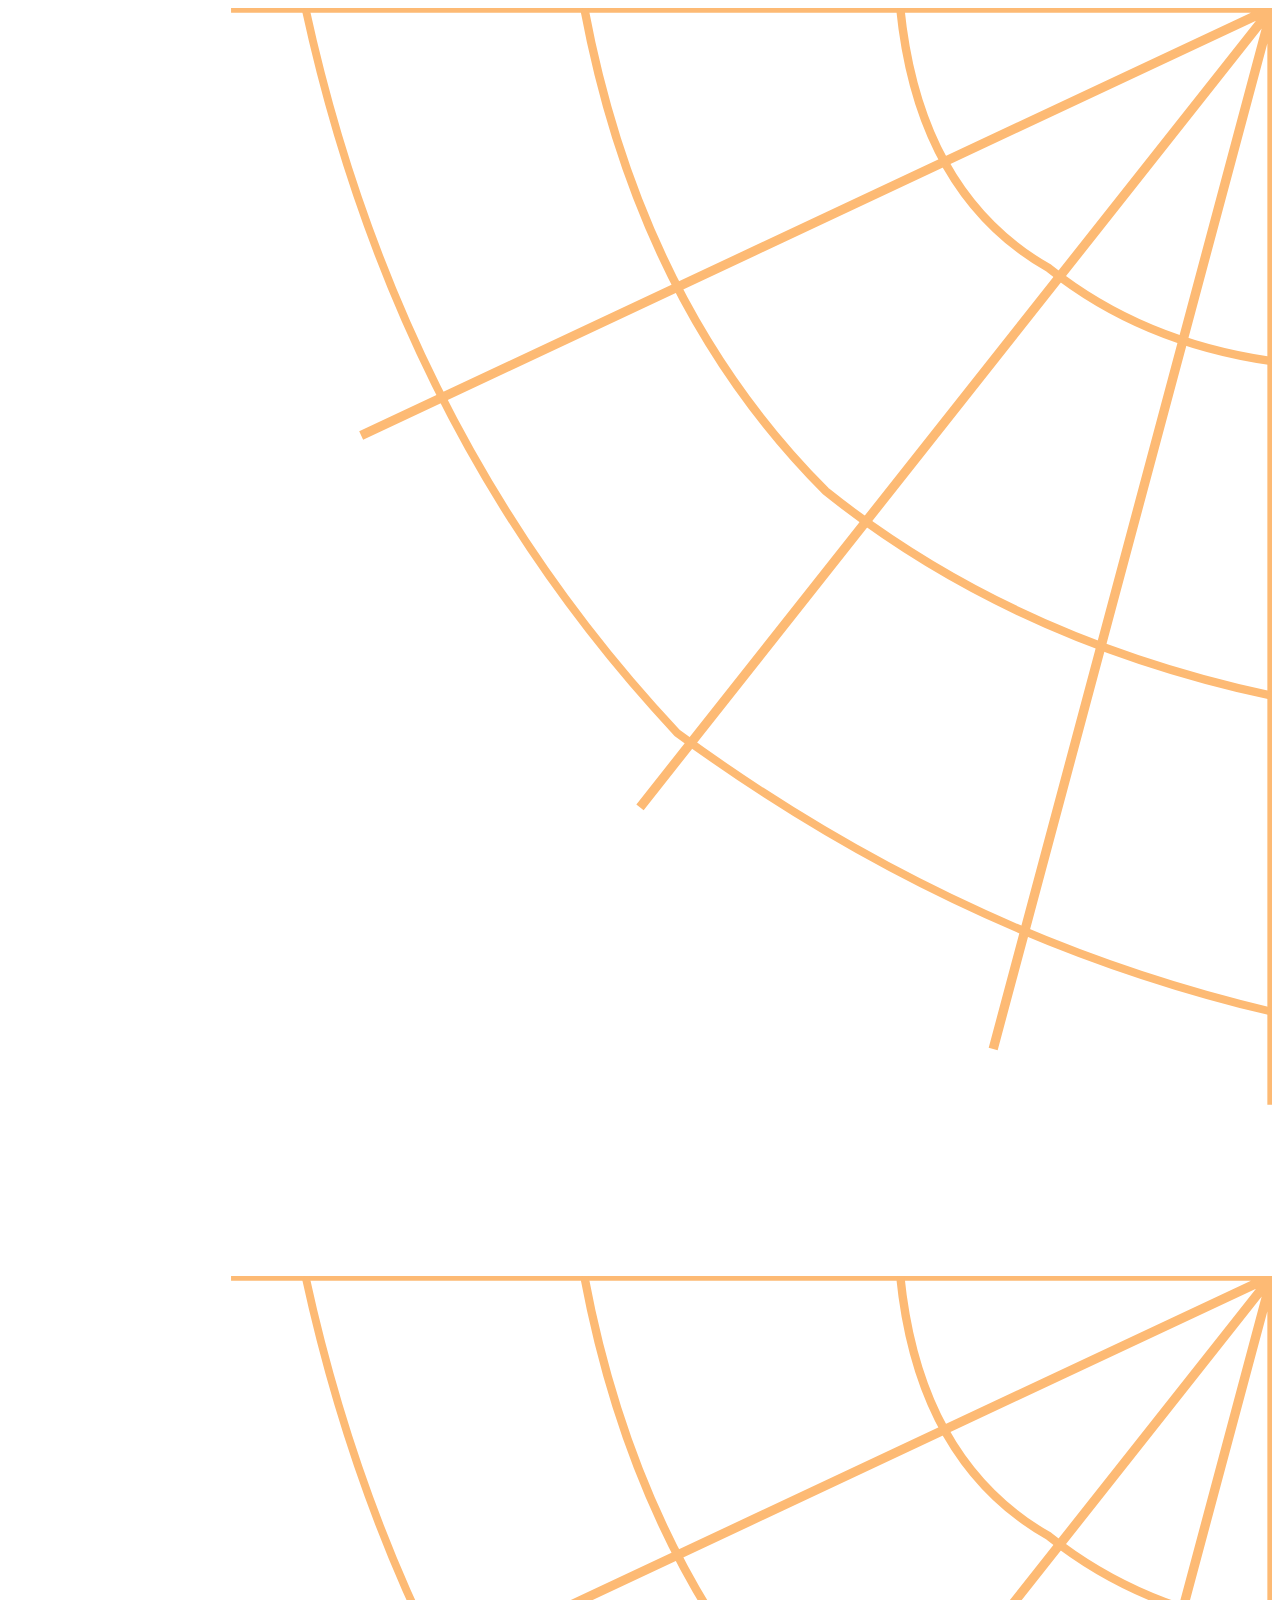
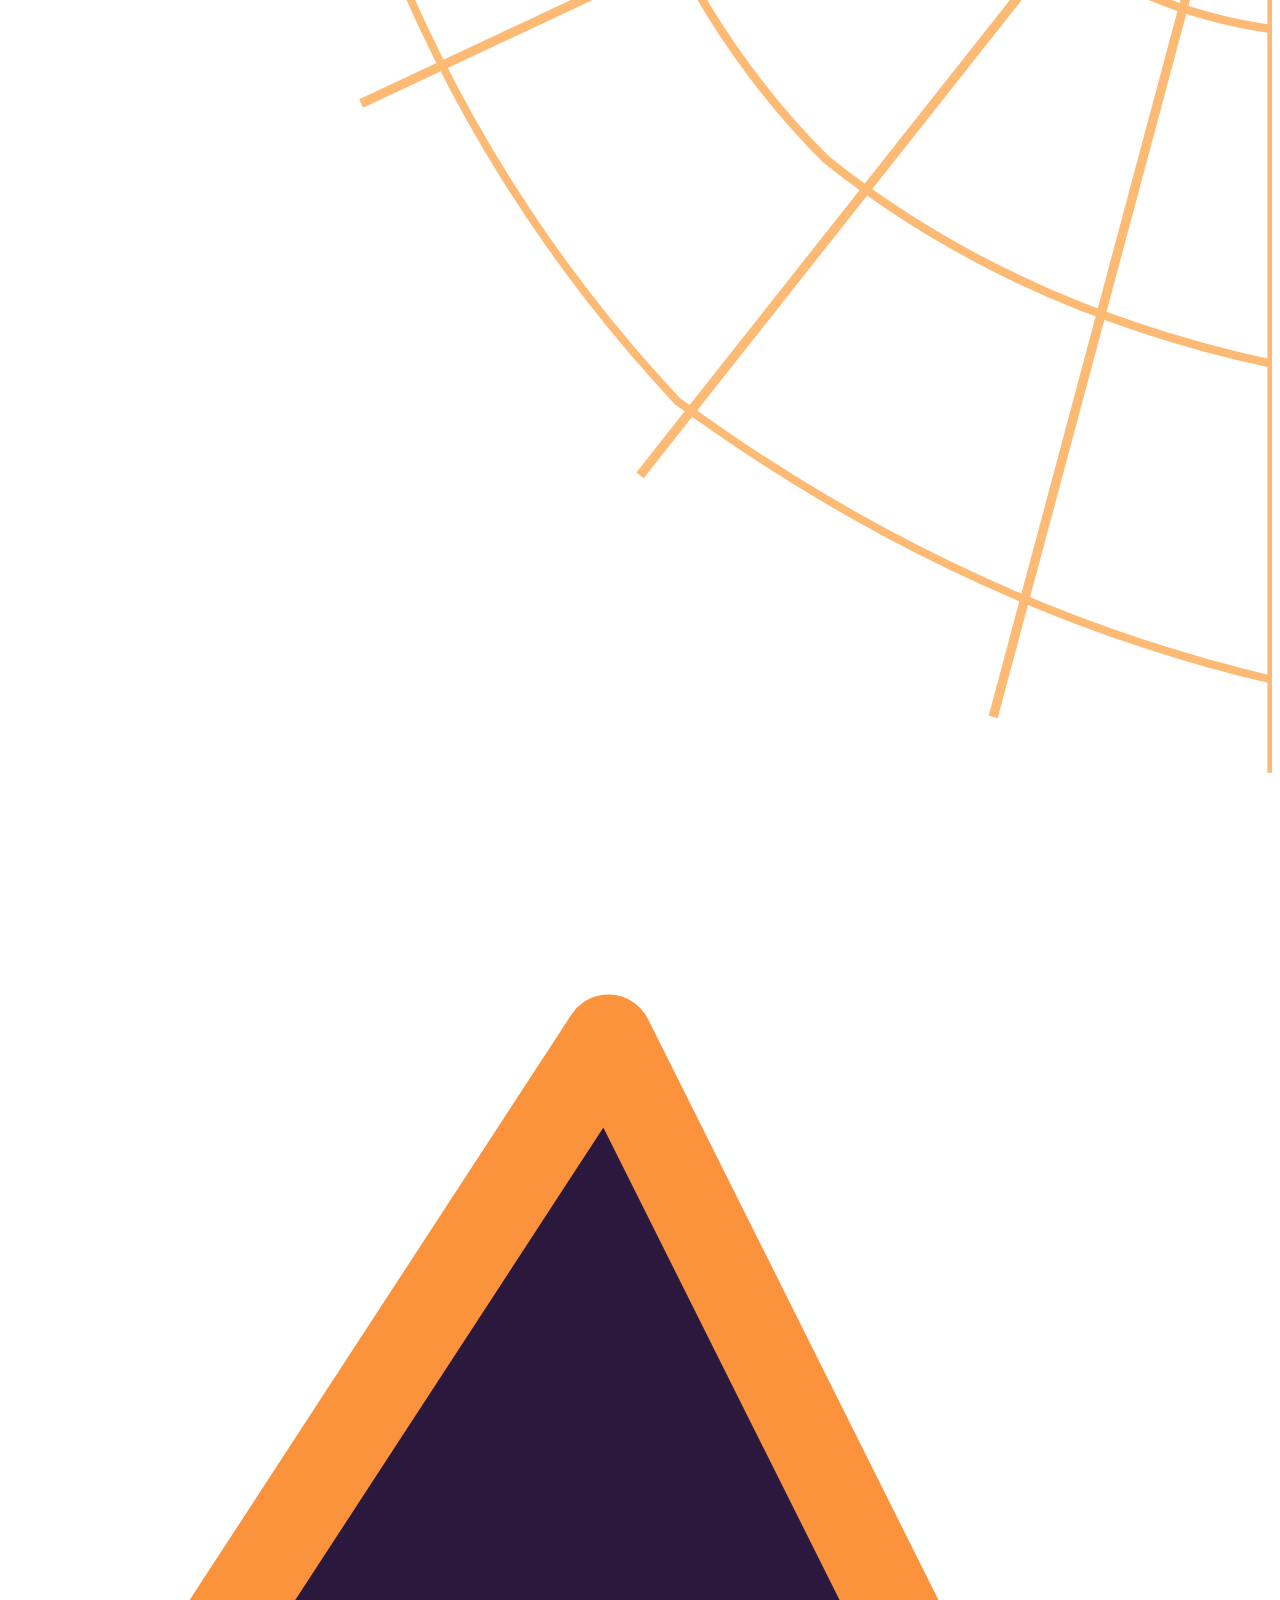
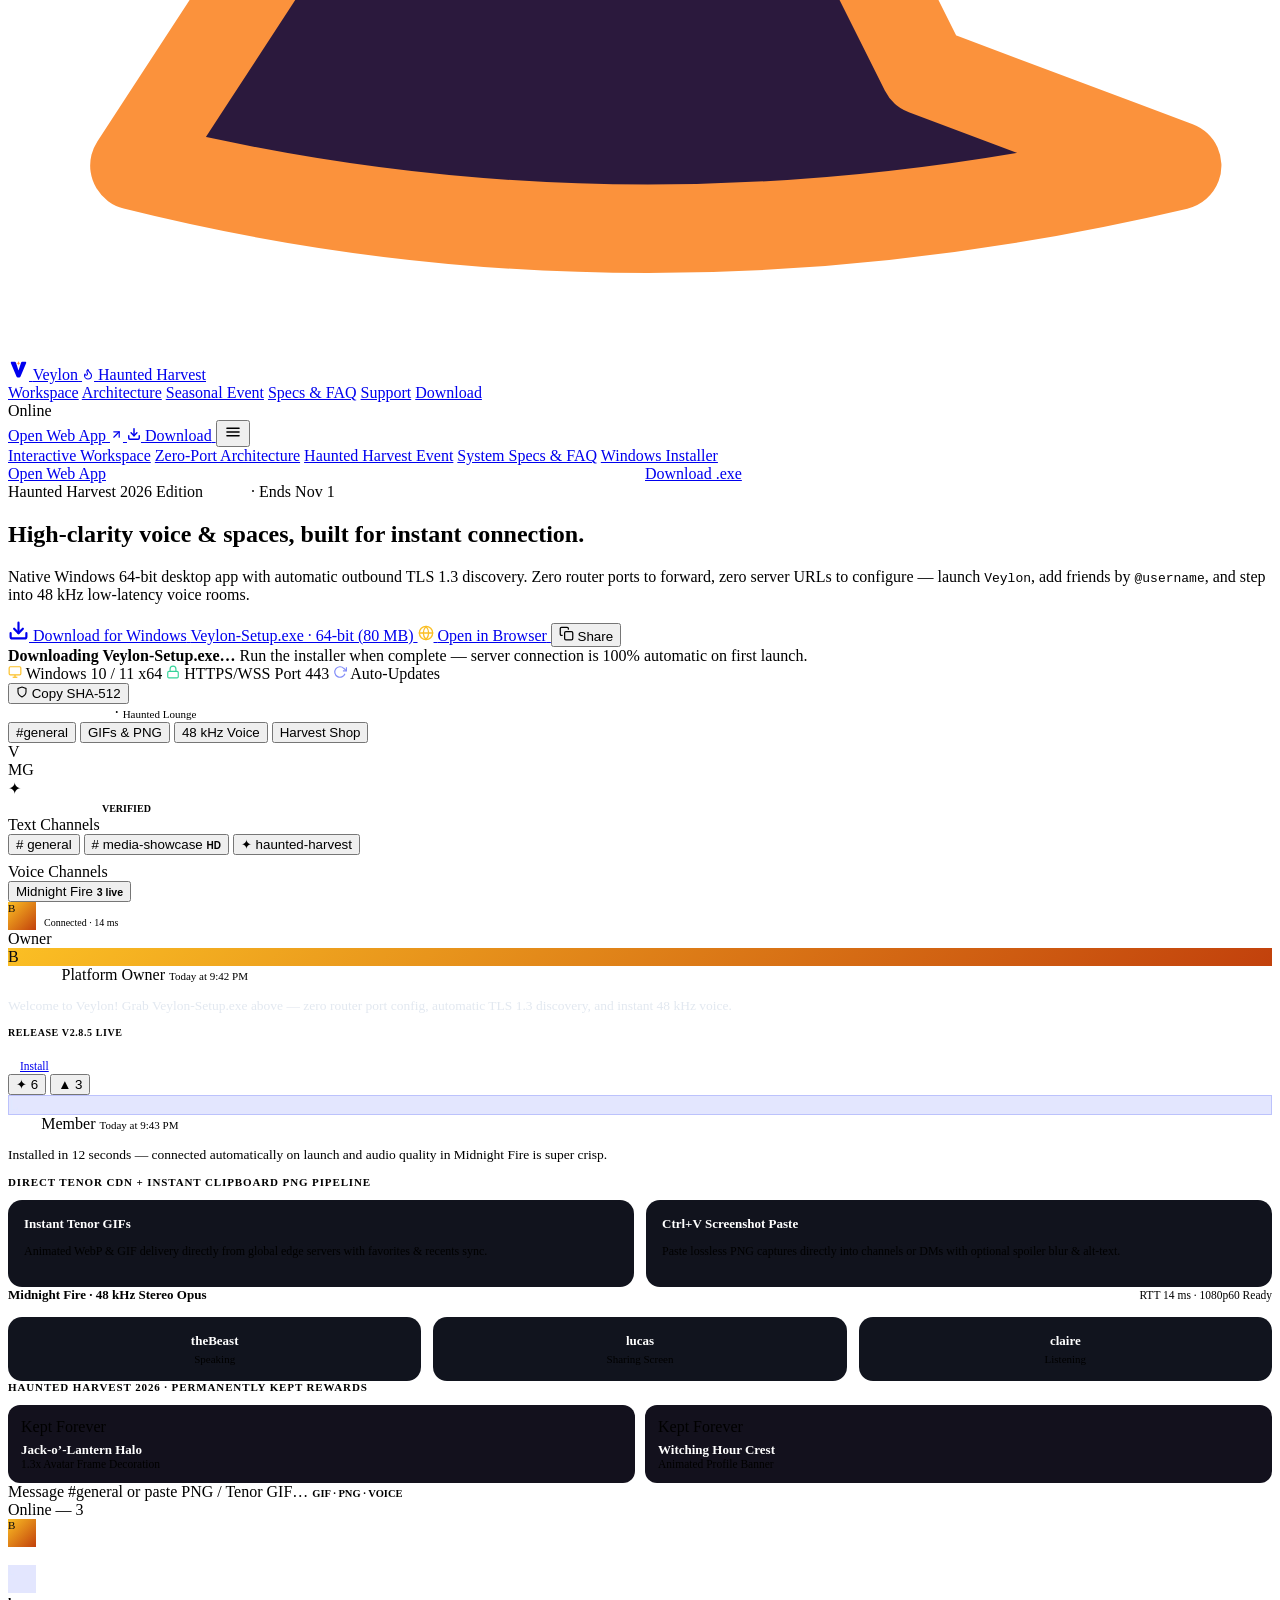
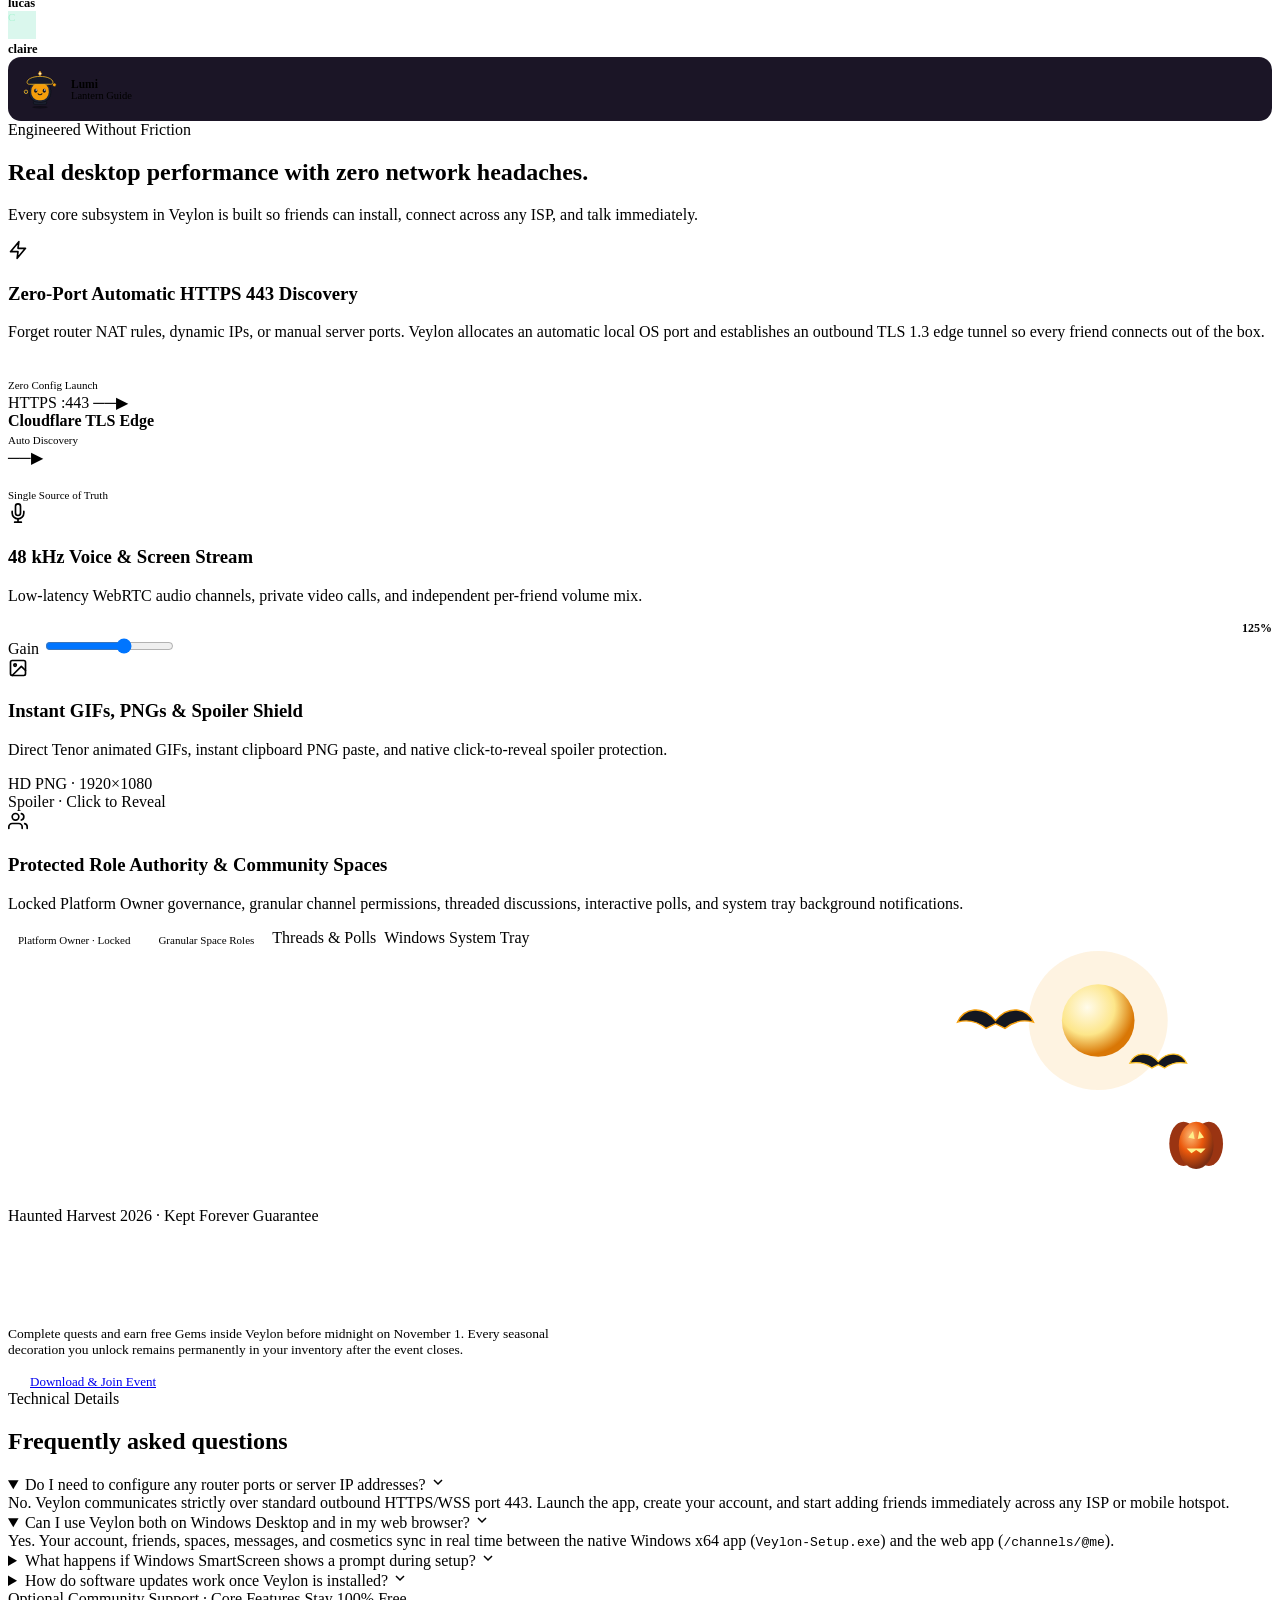
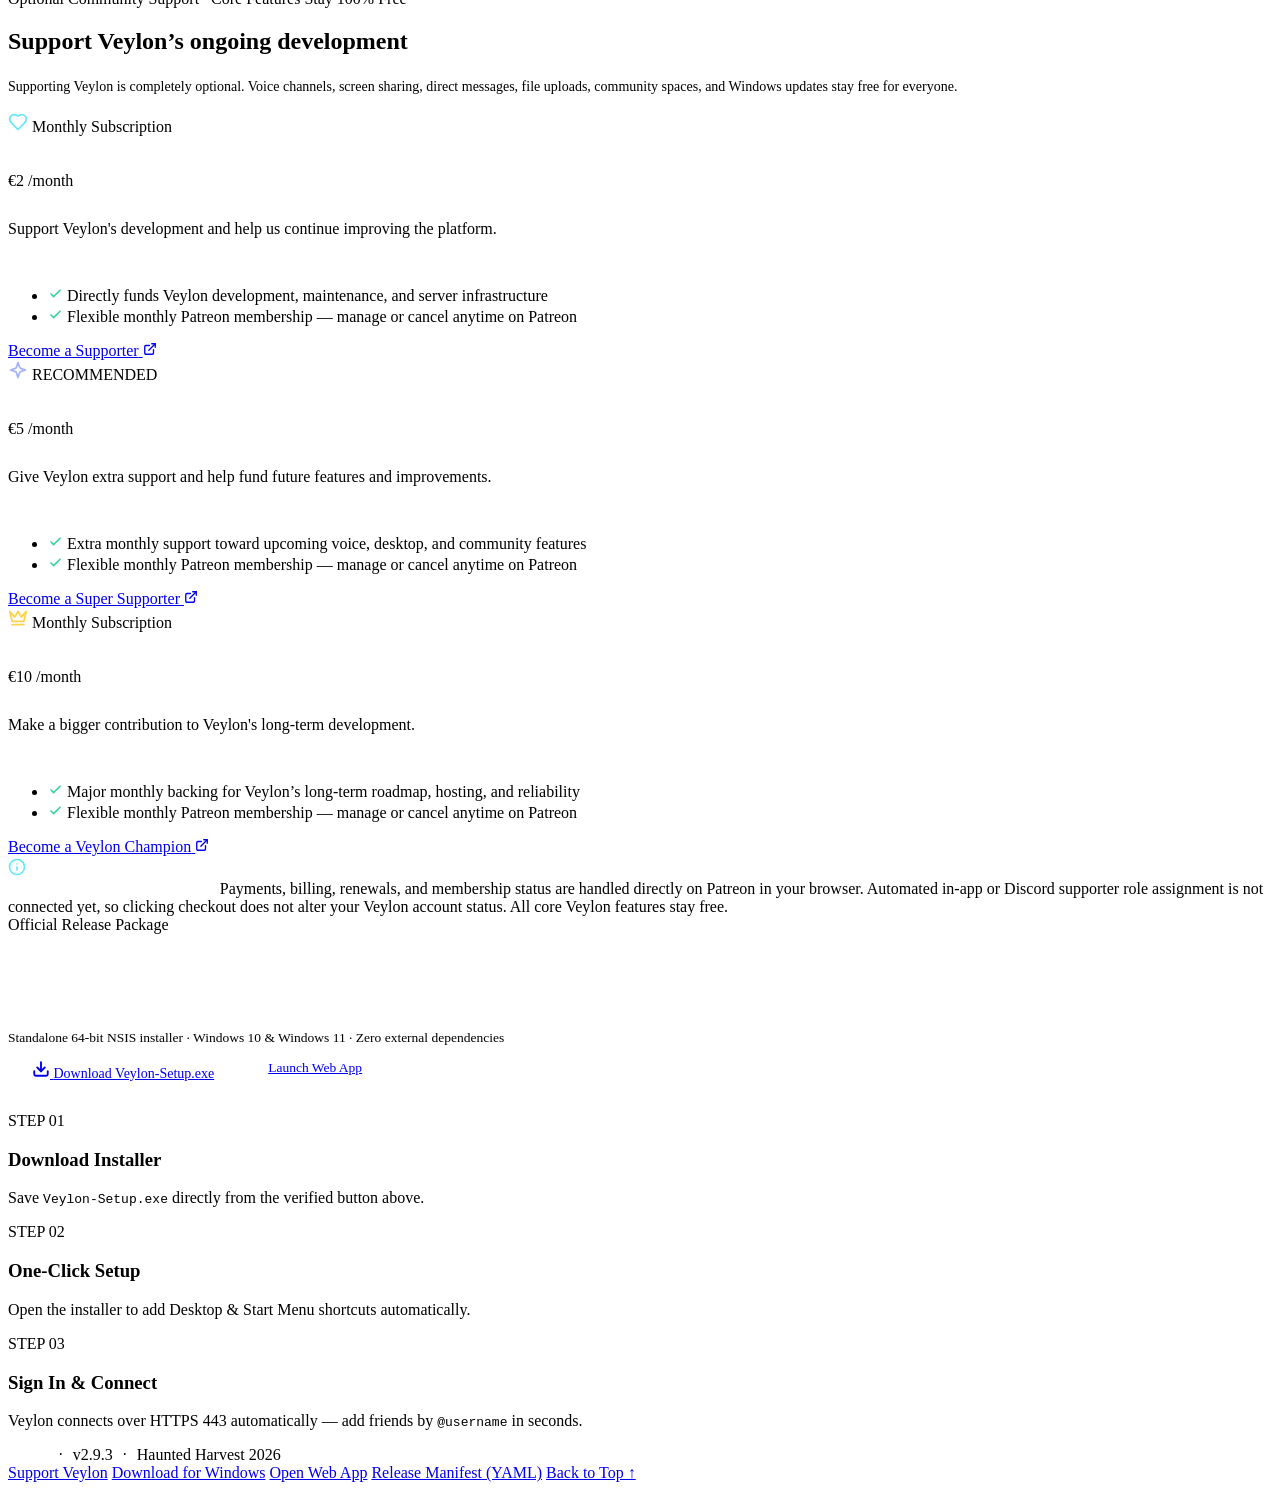
==== commit c4131c59: "Add files via upload" ====
--- a/Veylon-Cloudflare-GitHub-Ready/index.html
+++ b/Veylon-Cloudflare-GitHub-Ready/index.html
@@ -40,7 +40,7 @@
     "url": "https://veylon.fr/",
     "applicationCategory": "CommunicationApplication",
     "operatingSystem": "Windows 10, Windows 11, Web",
-    "softwareVersion": "2.8.5",
+    "softwareVersion": "2.9.3",
     "fileSize": "80MB",
     "downloadUrl": "https://veylon.fr/downloads/Veylon-Setup.exe",
     "offers": {
@@ -101,6 +101,7 @@
         <a href="#architecture" class="nav-item">Architecture</a>
         <a href="#harvest" class="nav-item">Seasonal Event</a>
         <a href="#faq" class="nav-item">Specs &amp; FAQ</a>
+        <a href="/support" class="nav-item">Support</a>
         <a href="#download" class="nav-item">Download</a>
       </nav>
 
@@ -422,7 +423,7 @@
               </div>
             </div>
 
-            <!-- Pane 4: Online Members & Noctule Mascot -->
+            <!-- Pane 4: Online Members & Lumi Lantern Mascot -->
             <aside class="pane-members" aria-label="Online Members">
               <div>
                 <div class="chan-category">Online — 3</div>
@@ -445,19 +446,23 @@
 
               <div style="padding:11px;border-radius:13px;background:#1b1526;border:1px solid var(--border-amber);display:flex;align-items:center;gap:10px;">
                 <svg width="42" height="42" viewBox="0 0 120 120" fill="none" class="float-gentle" aria-hidden="true" style="flex-shrink:0;">
-                  <ellipse cx="60" cy="111" rx="26" ry="4" fill="#0B0D12" fill-opacity="0.5"/>
-                  <path d="M35 72C31 86 38 106 60 106C82 106 89 86 85 72Z" fill="#2F354B" stroke="#151823" stroke-width="2.5"/>
-                  <path d="M45 77C45 90 50 99 60 99C70 99 75 90 75 77Z" fill="#EDEFF8"/>
-                  <circle cx="60" cy="52" r="27" fill="#363D56" stroke="#151823" stroke-width="2.5"/>
-                  <circle cx="49" cy="53" r="8.5" fill="#FFF"/><circle cx="71" cy="53" r="8.5" fill="#FFF"/>
-                  <circle cx="50" cy="53" r="4.8" fill="#181B28"/><circle cx="70" cy="53" r="4.8" fill="#181B28"/>
-                  <circle cx="52" cy="51" r="1.7" fill="#FFF"/><circle cx="72" cy="51" r="1.7" fill="#FFF"/>
-                  <path d="M56 61L60 66L64 61Z" fill="#F59E0B"/>
-                  <path d="M22 33L60 4L84 29L99 33Q60 41 22 33Z" fill="#2b193d" stroke="#fb923c" stroke-width="2.6" stroke-linejoin="round"/>
+                  <ellipse cx="60" cy="112" rx="22" ry="3.5" fill="#07080D" fill-opacity="0.55"/>
+                  <circle cx="20" cy="68" r="5" fill="#1D2233" stroke="#FBBF24" stroke-width="2.2"/>
+                  <circle cx="101" cy="48" r="5.5" fill="#F59E0B" stroke="#151823" stroke-width="2.2"/>
+                  <rect x="41" y="95" width="38" height="9" rx="4.5" fill="#1B2030" stroke="#0F121B" stroke-width="2.4"/>
+                  <rect x="29" y="37" width="62" height="61" rx="27" fill="#1E2436" stroke="#10131D" stroke-width="2.8"/>
+                  <rect x="35" y="43" width="50" height="49" rx="22" fill="#F59E0B"/>
+                  <path d="M23 41C23 31.5 39.5 24 60 24C80.5 24 97 31.5 97 41C97 44.2 94.2 46.5 90.5 46.5H29.5C25.8 46.5 23 44.2 23 41Z" fill="#161A29" stroke="#FBBF24" stroke-width="2.2"/>
+                  <path d="M60 9L64.5 16.5L60 22L55.5 16.5L60 9Z" fill="#FEF3C7" stroke="#F59E0B" stroke-width="2"/>
+                  <rect x="43.5" y="59" width="8.5" height="12" rx="4.25" fill="#151823"/>
+                  <rect x="68" y="59" width="8.5" height="12" rx="4.25" fill="#151823"/>
+                  <circle cx="49.2" cy="62.8" r="2.1" fill="#FFF"/>
+                  <circle cx="73.7" cy="62.8" r="2.1" fill="#FFF"/>
+                  <path d="M54.5 73.5C56.8 77.5 63.2 77.5 65.5 73.5" stroke="#151823" stroke-width="3" stroke-linecap="round"/>
                 </svg>
                 <div>
-                  <div style="font-size:11.5px;font-weight:800;color:var(--amber-200);">Noctule</div>
-                  <div style="font-size:10.5px;color:var(--ink-muted);">Harvest Guide</div>
+                  <div style="font-size:11.5px;font-weight:800;color:var(--amber-200);">Lumi</div>
+                  <div style="font-size:10.5px;color:var(--ink-muted);">Lantern Guide</div>
                 </div>
               </div>
             </aside>
@@ -675,6 +680,142 @@
       </div>
     </section>
 
+    <!-- Optional Monthly Patreon Support Section -->
+    <section id="support" class="section">
+      <div class="container">
+        <div class="section-head reveal">
+          <span class="eyebrow">Optional Community Support · Core Features Stay 100% Free</span>
+          <h2 class="section-h2">Support Veylon’s ongoing development</h2>
+          <p class="section-lead" style="font-size:14px;color:var(--ink-secondary);line-height:1.65;margin-top:8px;">
+            Supporting Veylon is completely optional. Voice channels, screen sharing, direct messages, file uploads, community spaces, and Windows updates stay free for everyone.
+          </p>
+        </div>
+
+        <div class="support-grid reveal">
+          <!-- Tier 1: Supporter (€2/month) -->
+          <article class="support-card" data-testid="web-tier-supporter">
+            <div style="display:flex;flex-direction:column;gap:14px;">
+              <div class="support-card-head">
+                <span class="support-tier-icon" aria-hidden="true">
+                  <svg width="20" height="20" viewBox="0 0 24 24" fill="none" stroke="#67e8f9" stroke-width="2.1" stroke-linecap="round" stroke-linejoin="round"><path d="M19 14c1.49-1.46 3-3.21 3-5.5A5.5 5.5 0 0 0 16.5 3c-1.76 0-3 .5-4.5 2-1.5-1.5-2.74-2-4.5-2A5.5 5.5 0 0 0 2 8.5c0 2.3 1.5 4.05 3 5.5l7 7Z"/></svg>
+                </span>
+                <span class="support-badge">Monthly Subscription</span>
+              </div>
+
+              <div>
+                <h3 style="font-size:19px;font-weight:800;color:#fff;margin:0;">Supporter</h3>
+                <div class="support-price-row">
+                  <span class="support-price-amount">€2</span>
+                  <span class="support-price-period">/month</span>
+                </div>
+              </div>
+
+              <p class="support-desc">Support Veylon's development and help us continue improving the platform.</p>
+
+              <ul class="support-benefits">
+                <li>
+                  <svg width="15" height="15" viewBox="0 0 24 24" fill="none" stroke="#34d399" stroke-width="2.5" style="flex-shrink:0;margin-top:2px;"><polyline points="20 6 9 17 4 12"/></svg>
+                  <span>Directly funds Veylon development, maintenance, and server infrastructure</span>
+                </li>
+                <li>
+                  <svg width="15" height="15" viewBox="0 0 24 24" fill="none" stroke="#34d399" stroke-width="2.5" style="flex-shrink:0;margin-top:2px;"><polyline points="20 6 9 17 4 12"/></svg>
+                  <span>Flexible monthly Patreon membership — manage or cancel anytime on Patreon</span>
+                </li>
+              </ul>
+            </div>
+
+            <a href="https://www.patreon.com/checkout/Velyon?rid=29894157&amp;vanity=17010041" target="_blank" rel="noopener noreferrer" data-testid="web-cta-supporter" class="btn btn-secondary-dark support-cta">
+              <span>Become a Supporter</span>
+              <svg width="14" height="14" viewBox="0 0 24 24" fill="none" stroke="currentColor" stroke-width="2.3" stroke-linecap="round" stroke-linejoin="round"><path d="M18 13v6a2 2 0 0 1-2 2H5a2 2 0 0 1-2-2V8a2 2 0 0 1 2-2h6"/><polyline points="15 3 21 3 21 9"/><line x1="10" y1="14" x2="21" y2="3"/></svg>
+            </a>
+          </article>
+
+          <!-- Tier 2: Super Supporter (€5/month — RECOMMENDED) -->
+          <article class="support-card support-card-recommended" data-testid="web-tier-super_supporter">
+            <div style="display:flex;flex-direction:column;gap:14px;">
+              <div class="support-card-head">
+                <span class="support-tier-icon" aria-hidden="true">
+                  <svg width="20" height="20" viewBox="0 0 24 24" fill="none" stroke="#a5b4fc" stroke-width="2.1" stroke-linecap="round" stroke-linejoin="round"><path d="m12 3-1.912 5.813a2 2 0 0 1-1.275 1.275L3 12l5.813 1.912a2 2 0 0 1 1.275 1.275L12 21l1.912-5.813a2 2 0 0 1 1.275-1.275L21 12l-5.813-1.912a2 2 0 0 1-1.275-1.275L12 3Z"/></svg>
+                </span>
+                <span class="support-badge support-badge-recommended">RECOMMENDED</span>
+              </div>
+
+              <div>
+                <h3 style="font-size:19px;font-weight:800;color:#fff;margin:0;">Super Supporter</h3>
+                <div class="support-price-row">
+                  <span class="support-price-amount">€5</span>
+                  <span class="support-price-period">/month</span>
+                </div>
+              </div>
+
+              <p class="support-desc">Give Veylon extra support and help fund future features and improvements.</p>
+
+              <ul class="support-benefits">
+                <li>
+                  <svg width="15" height="15" viewBox="0 0 24 24" fill="none" stroke="#34d399" stroke-width="2.5" style="flex-shrink:0;margin-top:2px;"><polyline points="20 6 9 17 4 12"/></svg>
+                  <span>Extra monthly support toward upcoming voice, desktop, and community features</span>
+                </li>
+                <li>
+                  <svg width="15" height="15" viewBox="0 0 24 24" fill="none" stroke="#34d399" stroke-width="2.5" style="flex-shrink:0;margin-top:2px;"><polyline points="20 6 9 17 4 12"/></svg>
+                  <span>Flexible monthly Patreon membership — manage or cancel anytime on Patreon</span>
+                </li>
+              </ul>
+            </div>
+
+            <a href="https://www.patreon.com/checkout/Velyon?rid=29894166&amp;vanity=17010041" target="_blank" rel="noopener noreferrer" data-testid="web-cta-super_supporter" class="btn support-cta support-cta-indigo">
+              <span>Become a Super Supporter</span>
+              <svg width="14" height="14" viewBox="0 0 24 24" fill="none" stroke="currentColor" stroke-width="2.3" stroke-linecap="round" stroke-linejoin="round"><path d="M18 13v6a2 2 0 0 1-2 2H5a2 2 0 0 1-2-2V8a2 2 0 0 1 2-2h6"/><polyline points="15 3 21 3 21 9"/><line x1="10" y1="14" x2="21" y2="3"/></svg>
+            </a>
+          </article>
+
+          <!-- Tier 3: Veylon Champion (€10/month) -->
+          <article class="support-card support-card-champion" data-testid="web-tier-veylon_champion">
+            <div style="display:flex;flex-direction:column;gap:14px;">
+              <div class="support-card-head">
+                <span class="support-tier-icon" aria-hidden="true">
+                  <svg width="20" height="20" viewBox="0 0 24 24" fill="none" stroke="#fcd34d" stroke-width="2.1" stroke-linecap="round" stroke-linejoin="round"><path d="m2 4 3 12h14l3-12-6 7-4-7-4 7-6-7zm3 16h14"/></svg>
+                </span>
+                <span class="support-badge">Monthly Subscription</span>
+              </div>
+
+              <div>
+                <h3 style="font-size:19px;font-weight:800;color:#fff;margin:0;">Veylon Champion</h3>
+                <div class="support-price-row">
+                  <span class="support-price-amount">€10</span>
+                  <span class="support-price-period">/month</span>
+                </div>
+              </div>
+
+              <p class="support-desc">Make a bigger contribution to Veylon's long-term development.</p>
+
+              <ul class="support-benefits">
+                <li>
+                  <svg width="15" height="15" viewBox="0 0 24 24" fill="none" stroke="#34d399" stroke-width="2.5" style="flex-shrink:0;margin-top:2px;"><polyline points="20 6 9 17 4 12"/></svg>
+                  <span>Major monthly backing for Veylon’s long-term roadmap, hosting, and reliability</span>
+                </li>
+                <li>
+                  <svg width="15" height="15" viewBox="0 0 24 24" fill="none" stroke="#34d399" stroke-width="2.5" style="flex-shrink:0;margin-top:2px;"><polyline points="20 6 9 17 4 12"/></svg>
+                  <span>Flexible monthly Patreon membership — manage or cancel anytime on Patreon</span>
+                </li>
+              </ul>
+            </div>
+
+            <a href="https://www.patreon.com/checkout/Velyon?rid=29894168&amp;vanity=17010041" target="_blank" rel="noopener noreferrer" data-testid="web-cta-veylon_champion" class="btn btn-primary-amber support-cta">
+              <span>Become a Veylon Champion</span>
+              <svg width="14" height="14" viewBox="0 0 24 24" fill="none" stroke="currentColor" stroke-width="2.3" stroke-linecap="round" stroke-linejoin="round"><path d="M18 13v6a2 2 0 0 1-2 2H5a2 2 0 0 1-2-2V8a2 2 0 0 1 2-2h6"/><polyline points="15 3 21 3 21 9"/><line x1="10" y1="14" x2="21" y2="3"/></svg>
+            </a>
+          </article>
+        </div>
+
+        <div class="support-notice reveal">
+          <svg width="18" height="18" viewBox="0 0 24 24" fill="none" stroke="#67e8f9" stroke-width="2.2" stroke-linecap="round" stroke-linejoin="round" style="flex-shrink:0;margin-top:2px;"><circle cx="12" cy="12" r="10"/><line x1="12" y1="16" x2="12" y2="12"/><line x1="12" y1="8" x2="12.01" y2="8"/></svg>
+          <div>
+            <strong style="color:#fff;">Managed securely on Patreon:</strong> Payments, billing, renewals, and membership status are handled directly on Patreon in your browser. Automated in-app or Discord supporter role assignment is not connected yet, so clicking checkout does not alter your Veylon account status. All core Veylon features stay free.
+          </div>
+        </div>
+      </div>
+    </section>
+
     <!-- Dedicated Download & 3-Step Setup Band -->
     <section id="download" class="container">
       <div class="download-band reveal">
@@ -727,12 +868,13 @@
       <div style="display:flex;align-items:center;gap:10px;">
         <strong style="color:#fff;font-size:14px;">Veylon</strong>
         <span>·</span>
-        <span data-version-text>v2.8.5</span>
+        <span data-version-text>v2.9.3</span>
         <span>·</span>
         <span>Haunted Harvest 2026</span>
       </div>
 
       <div class="footer-links">
+        <a href="/support">Support Veylon</a>
         <a href="/downloads/Veylon-Setup.exe" data-download-link>Download for Windows</a>
         <a href="/channels/@me" data-webapp-link>Open Web App</a>
         <a href="/latest.yml" target="_blank" rel="noopener">Release Manifest (YAML)</a>
